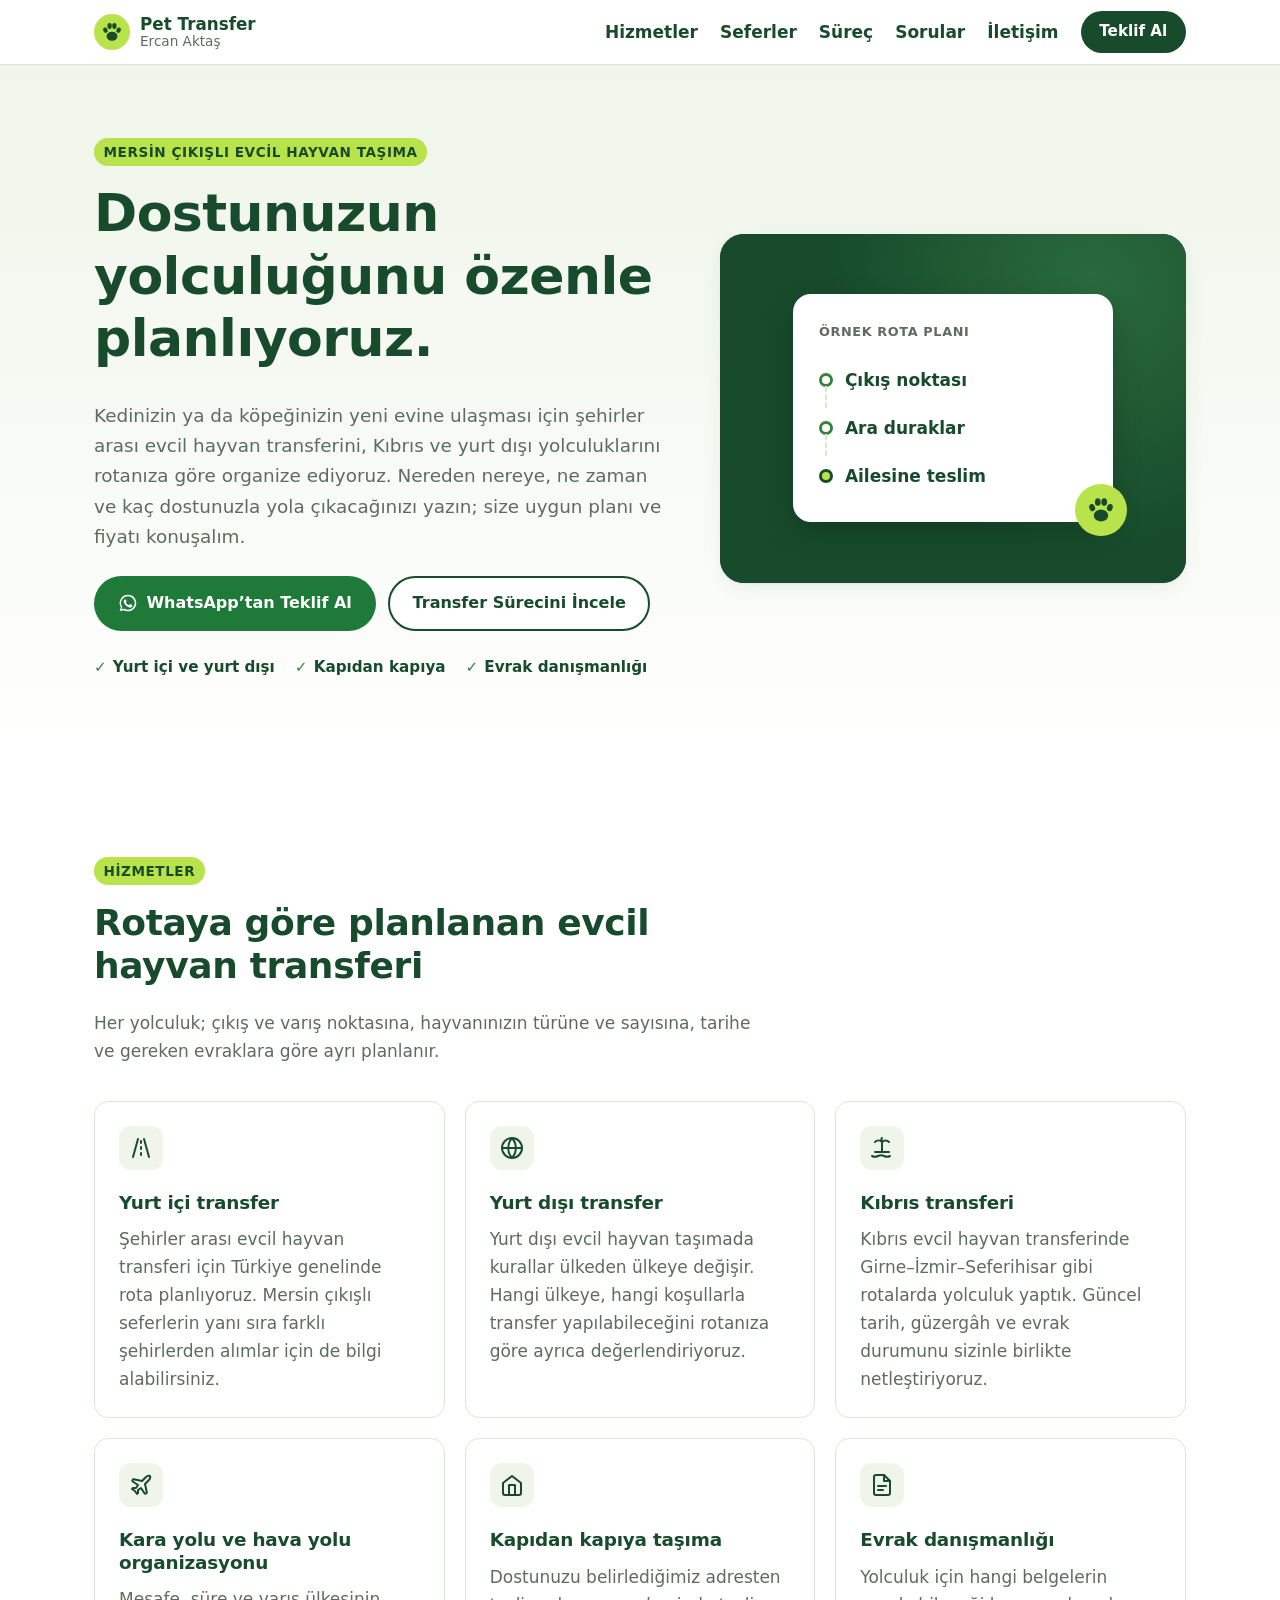
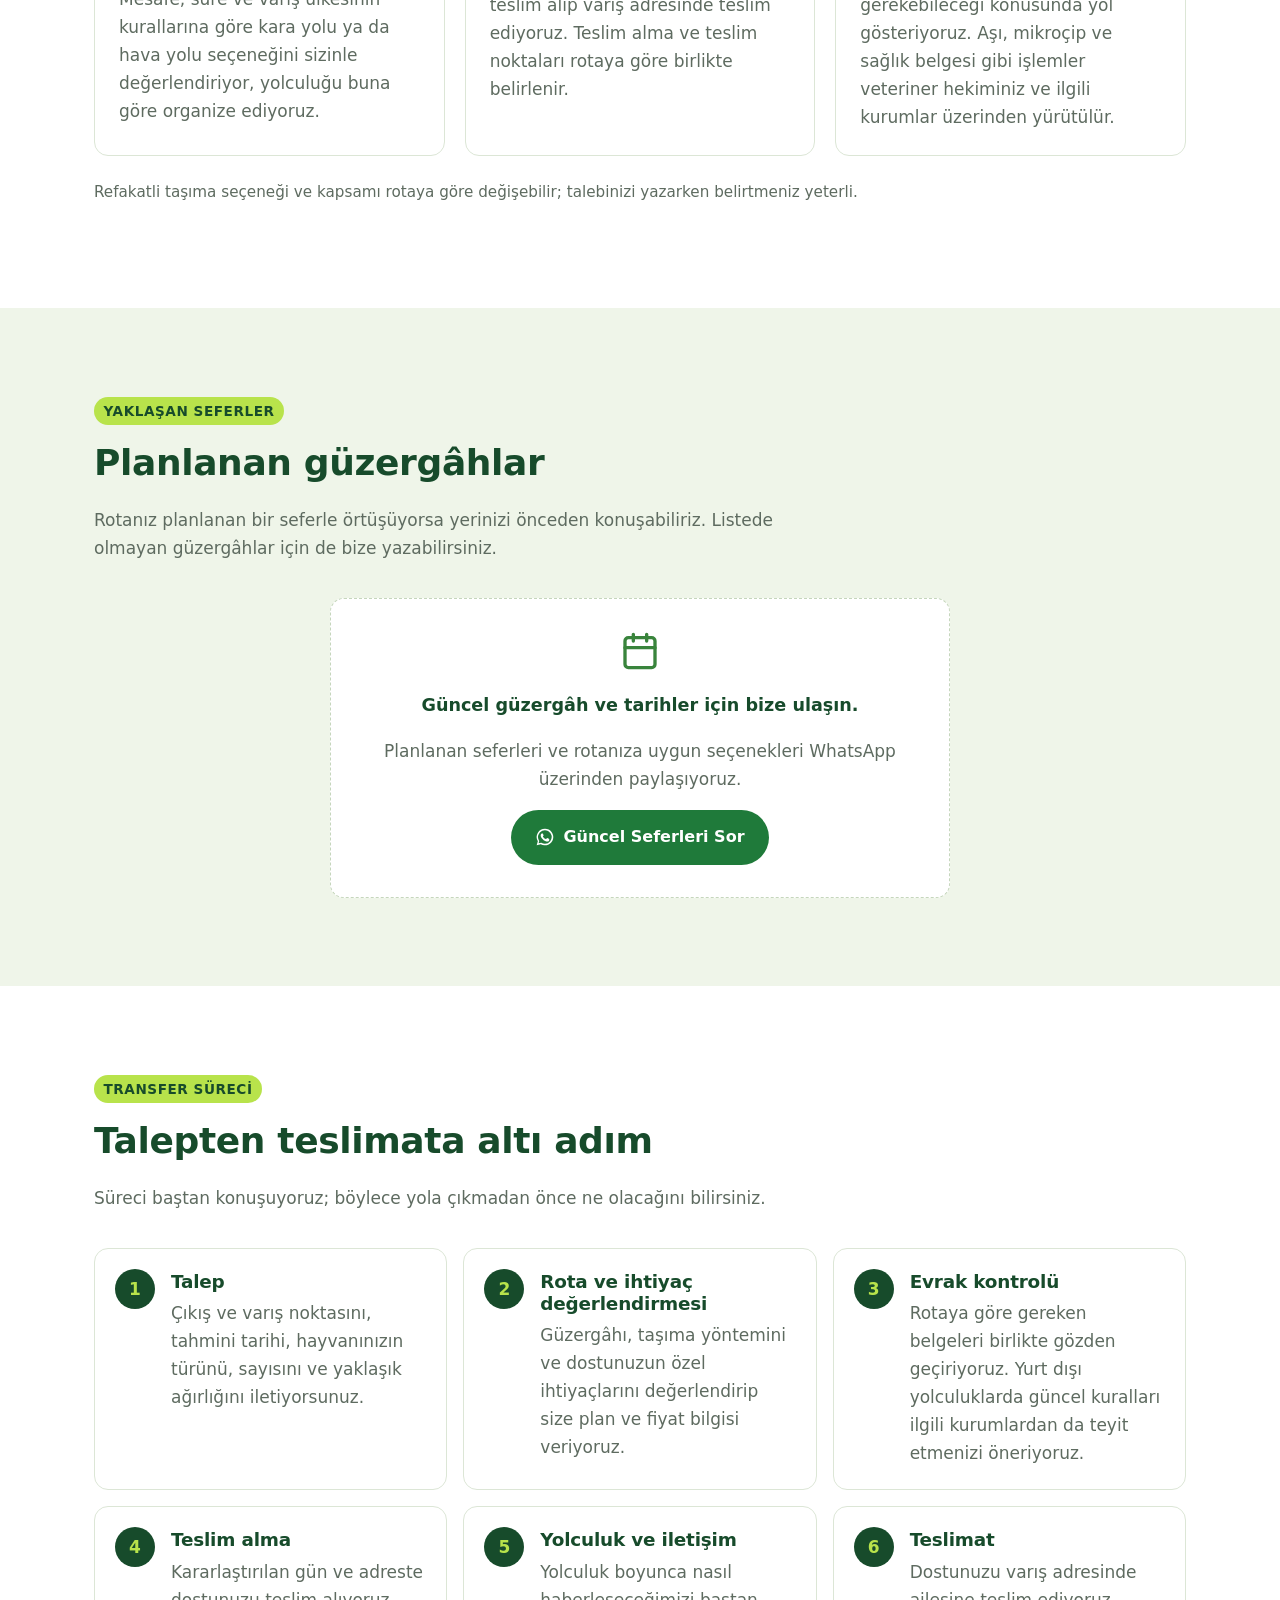
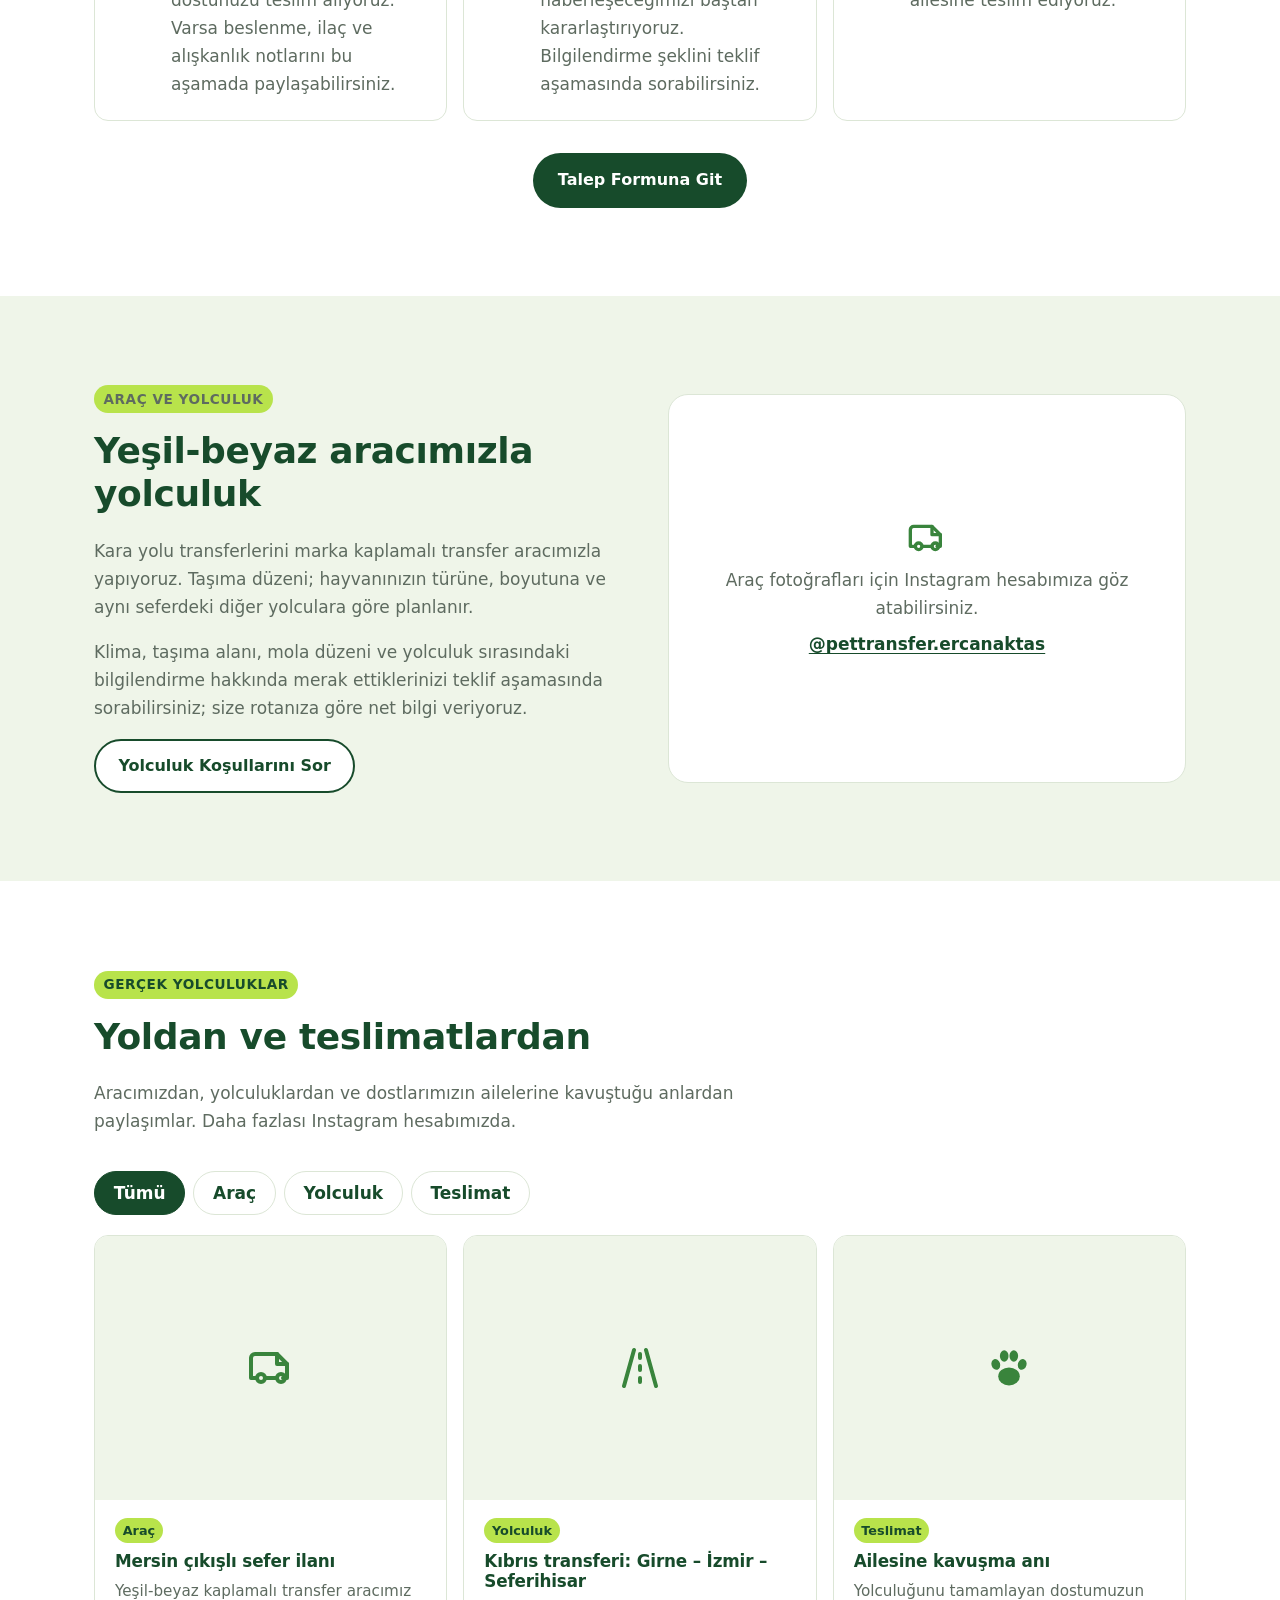
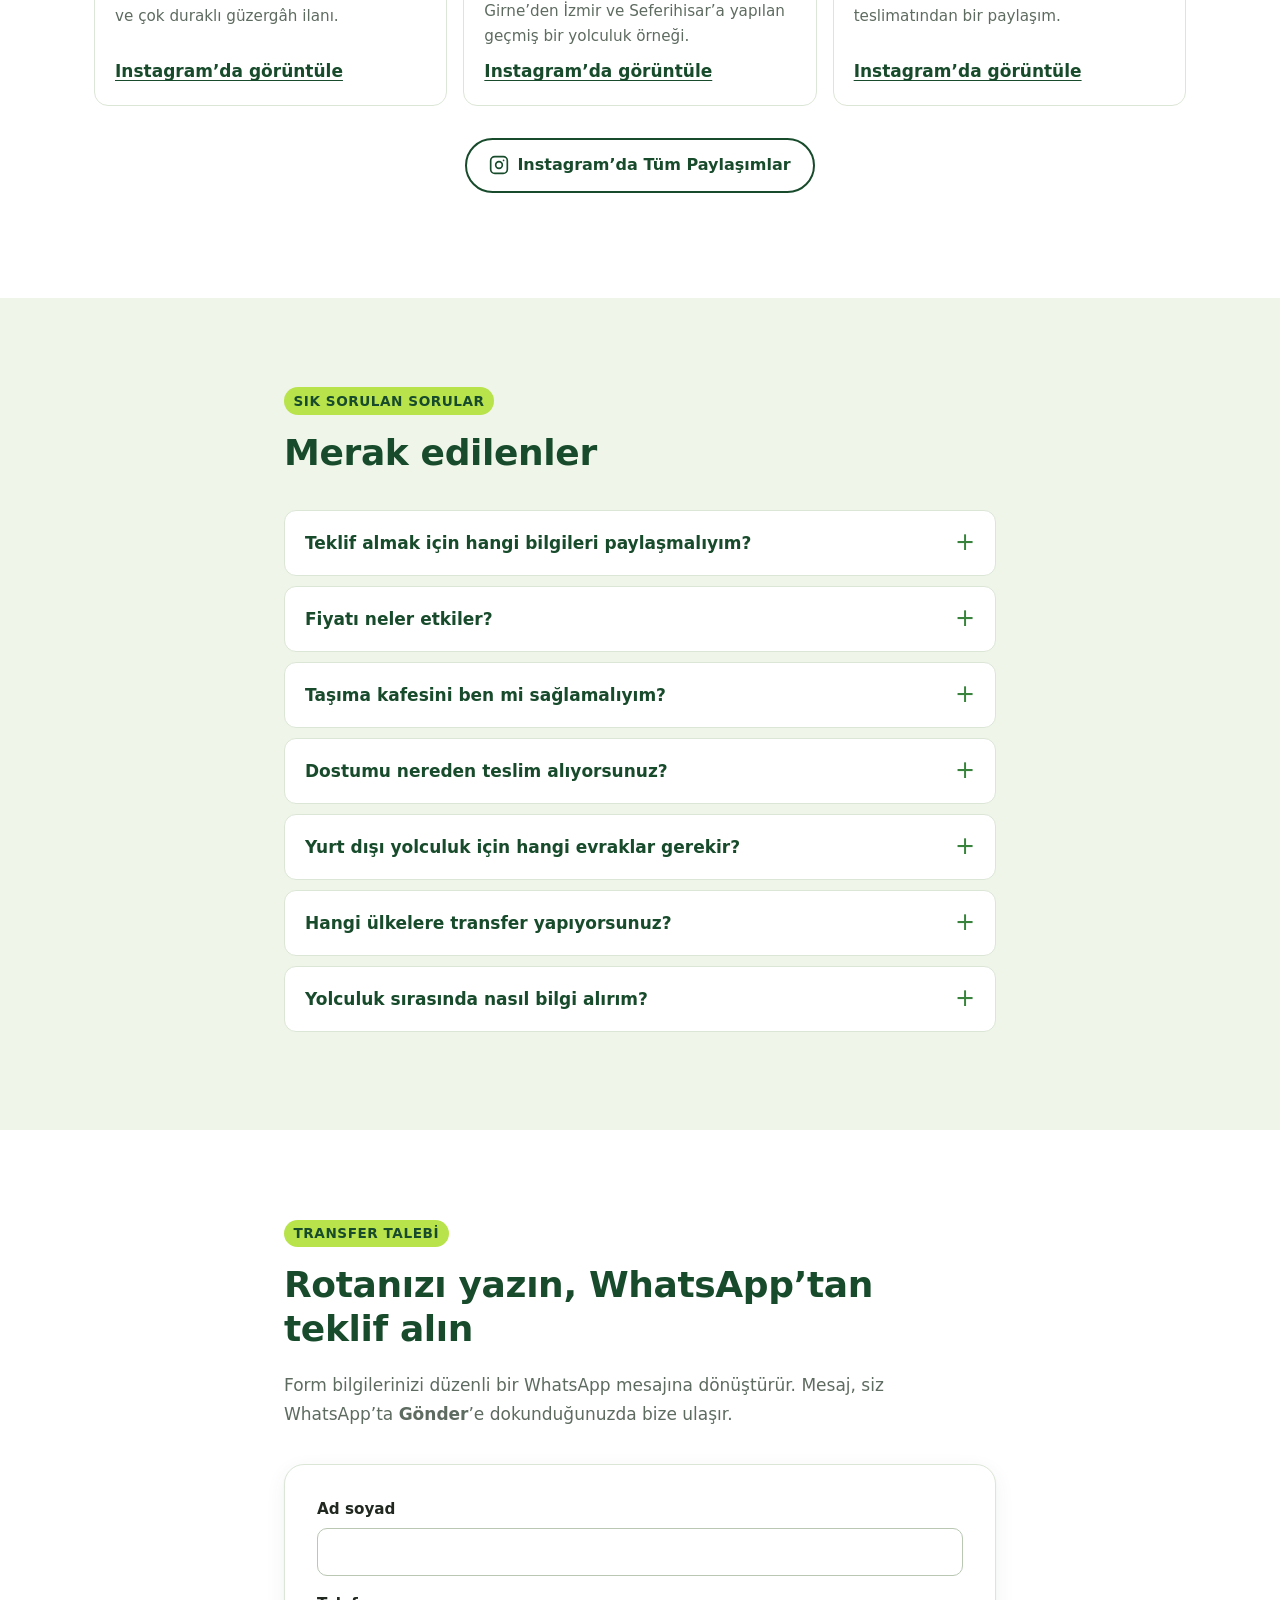
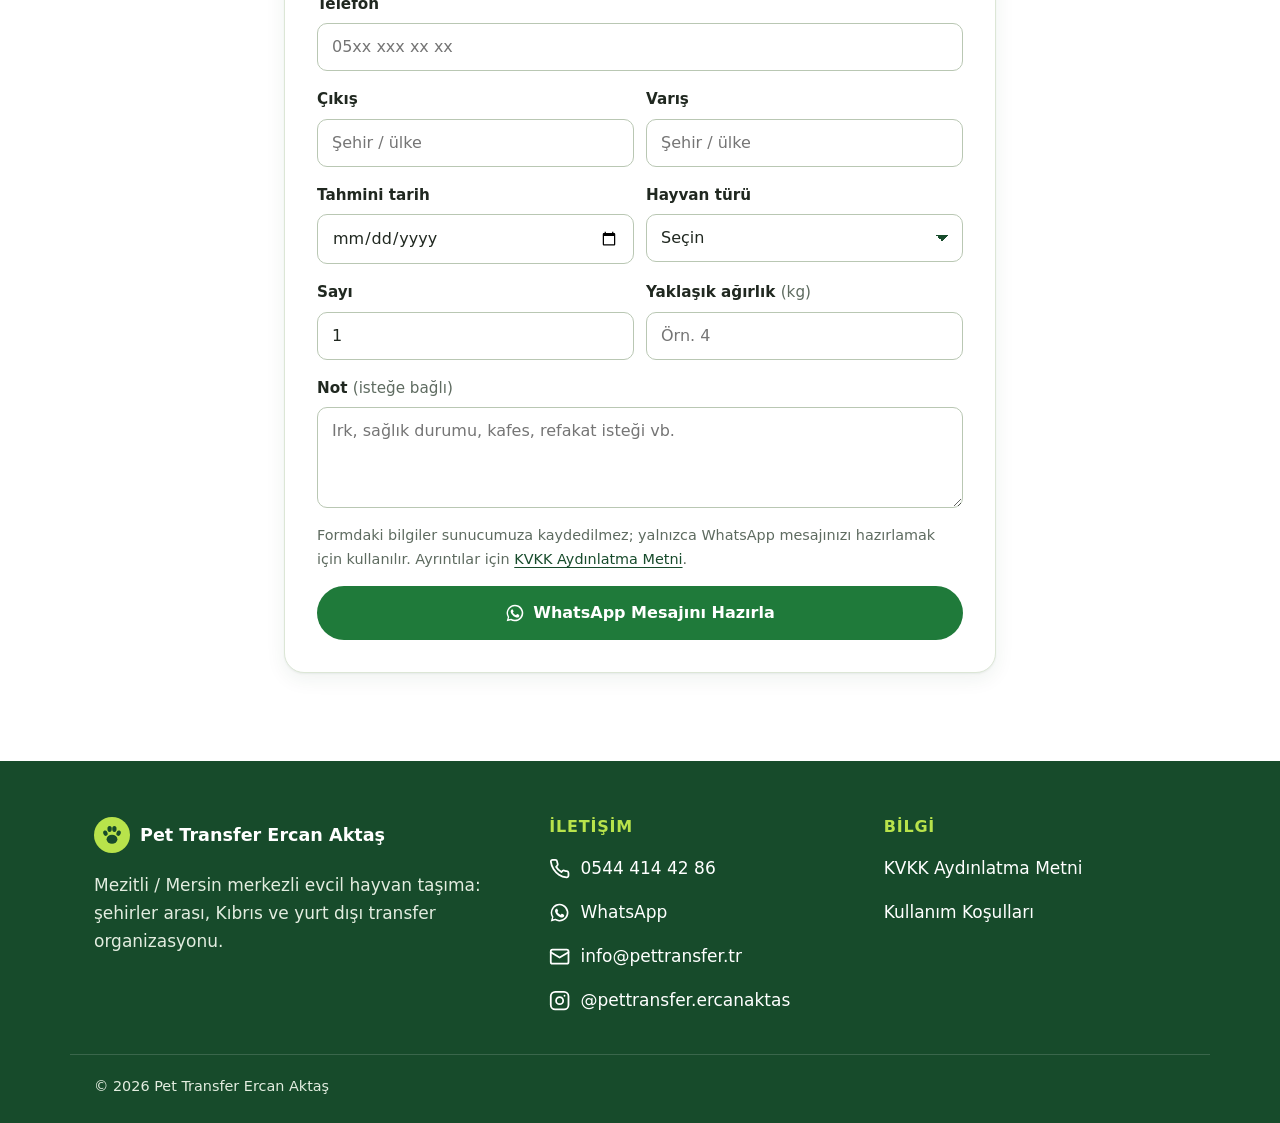
==== index.html @ c041fb24 "Pet Transfer Ercan Aktaş web sitesini oluştur Mobil öncelikli tek sayfa site: hizmetler, güncelleneb" ====
<!doctype html>
<html lang="tr">
<head>
  <meta charset="utf-8">
  <meta name="viewport" content="width=device-width, initial-scale=1">
  <title>Pet Transfer Ercan Aktaş | Evcil Hayvan Taşıma – Mersin</title>
  <meta name="description" content="Mersin merkezli evcil hayvan taşıma: şehirler arası evcil hayvan transferi, Kıbrıs ve yurt dışı transfer organizasyonu. Rotanızı yazın, WhatsApp'tan teklif alın.">
  <link rel="canonical" href="https://pettransfer.tr/">
  <meta name="theme-color" content="#174B2B">

  <meta property="og:type" content="website">
  <meta property="og:locale" content="tr_TR">
  <meta property="og:site_name" content="Pet Transfer Ercan Aktaş">
  <meta property="og:title" content="Pet Transfer Ercan Aktaş | Evcil Hayvan Taşıma">
  <meta property="og:description" content="Dostunuzun yolculuğunu özenle planlıyoruz. Türkiye içi, Kıbrıs ve yurt dışı evcil hayvan transferi için WhatsApp'tan teklif alın.">
  <meta property="og:url" content="https://pettransfer.tr/">
  <!-- YAYIN ÖNCESİ: Gerçek araç fotoğrafı eklendiğinde og:image etiketini açın.
  <meta property="og:image" content="https://pettransfer.tr/assets/img/og-arac.jpg"> -->

  <link rel="icon" href="assets/favicon.svg" type="image/svg+xml">
  <link rel="stylesheet" href="assets/css/style.css">

  <script type="application/ld+json">
  {
    "@context": "https://schema.org",
    "@type": "LocalBusiness",
    "name": "Pet Transfer Ercan Aktaş",
    "description": "Evcil hayvan taşıma: şehirler arası, Kıbrıs ve yurt dışı evcil hayvan transferi organizasyonu.",
    "url": "https://pettransfer.tr/",
    "telephone": "+905444144286",
    "email": "info@pettransfer.tr",
    "address": {
      "@type": "PostalAddress",
      "addressLocality": "Mezitli",
      "addressRegion": "Mersin",
      "addressCountry": "TR"
    },
    "areaServed": "TR",
    "sameAs": ["https://www.instagram.com/pettransfer.ercanaktas/"]
  }
  </script>
</head>
<body>
  <a class="skip-link" href="#icerik">İçeriğe geç</a>

  <header class="site-header">
    <div class="container header-inner">
      <a class="brand" href="#ust" aria-label="Pet Transfer Ercan Aktaş ana sayfa">
        <!-- YAYIN ÖNCESİ: Orijinal logo dosyası gelince bu ikon + yazıyı logo görseliyle değiştirin. -->
        <svg class="brand-mark" viewBox="0 0 40 40" aria-hidden="true"><use href="#pati"/></svg>
        <span class="brand-text"><strong>Pet Transfer</strong><span>Ercan Aktaş</span></span>
      </a>
      <nav class="main-nav" aria-label="Ana menü">
        <button class="nav-toggle" type="button" aria-expanded="false" aria-controls="menu">
          <span class="nav-toggle-bar" aria-hidden="true"></span>
          <span class="visually-hidden">Menüyü aç</span>
        </button>
        <ul id="menu" class="nav-list">
          <li><a href="#hizmetler">Hizmetler</a></li>
          <li><a href="#seferler">Seferler</a></li>
          <li><a href="#surec">Süreç</a></li>
          <li><a href="#sss">Sorular</a></li>
          <li><a href="#iletisim">İletişim</a></li>
          <li class="nav-cta"><a class="btn btn-primary btn-sm" href="#talep">Teklif Al</a></li>
        </ul>
      </nav>
    </div>
  </header>

  <main id="icerik">
    <!-- 1. ANA BÖLÜM -->
    <section class="hero" id="ust" aria-labelledby="hero-baslik">
      <div class="container hero-inner">
        <div class="hero-text">
          <p class="eyebrow">Mersin çıkışlı evcil hayvan taşıma</p>
          <h1 id="hero-baslik">Dostunuzun yolculuğunu özenle planlıyoruz.</h1>
          <p class="lead">Kedinizin ya da köpeğinizin yeni evine ulaşması için şehirler arası evcil hayvan transferini, Kıbrıs ve yurt dışı yolculuklarını rotanıza göre organize ediyoruz. Nereden nereye, ne zaman ve kaç dostunuzla yola çıkacağınızı yazın; size uygun planı ve fiyatı konuşalım.</p>
          <div class="btn-row">
            <a class="btn btn-whatsapp" href="https://wa.me/905444144286?text=Merhaba%2C%20evcil%20hayvan%20transferi%20i%C3%A7in%20teklif%20almak%20istiyorum." data-wa-link>
              <svg aria-hidden="true" class="icon"><use href="#i-wa"/></svg>
              WhatsApp’tan Teklif Al
            </a>
            <a class="btn btn-ghost" href="#surec">Transfer Sürecini İncele</a>
          </div>
          <ul class="hero-facts" aria-label="Kısa bilgiler">
            <li>Yurt içi ve yurt dışı</li>
            <li>Kapıdan kapıya</li>
            <li>Evrak danışmanlığı</li>
          </ul>
        </div>

        <figure class="hero-media">
          <!-- YAYIN ÖNCESİ: Gerçek araç/teslimat fotoğrafını assets/img/hero-arac.webp olarak ekleyin
               (önerilen: 1200×900, WebP, ~150 KB). Dosya yoksa aşağıdaki rota kartı görünür. -->
          <img src="assets/img/hero-arac.webp" width="1200" height="900"
               alt="Pet Transfer Ercan Aktaş’ın yeşil-beyaz kaplamalı transfer aracı"
               fetchpriority="high" decoding="async" data-optional-img>
          <div class="hero-fallback" aria-hidden="true">
            <div class="route-demo">
              <span class="route-label">Örnek rota planı</span>
              <ol>
                <li><span class="dot"></span>Çıkış noktası</li>
                <li><span class="dot"></span>Ara duraklar</li>
                <li><span class="dot dot-end"></span>Ailesine teslim</li>
              </ol>
              <svg class="route-paw" viewBox="0 0 40 40"><use href="#pati"/></svg>
            </div>
          </div>
        </figure>
      </div>
    </section>

    <!-- 2. HİZMETLER -->
    <section class="section" id="hizmetler" aria-labelledby="hizmet-baslik">
      <div class="container">
        <div class="section-head">
          <p class="eyebrow">Hizmetler</p>
          <h2 id="hizmet-baslik">Rotaya göre planlanan evcil hayvan transferi</h2>
          <p>Her yolculuk; çıkış ve varış noktasına, hayvanınızın türüne ve sayısına, tarihe ve gereken evraklara göre ayrı planlanır.</p>
        </div>

        <div class="card-grid">
          <article class="card">
            <svg class="card-icon" aria-hidden="true"><use href="#i-road"/></svg>
            <h3>Yurt içi transfer</h3>
            <p>Şehirler arası evcil hayvan transferi için Türkiye genelinde rota planlıyoruz. Mersin çıkışlı seferlerin yanı sıra farklı şehirlerden alımlar için de bilgi alabilirsiniz.</p>
          </article>
          <article class="card">
            <svg class="card-icon" aria-hidden="true"><use href="#i-globe"/></svg>
            <h3>Yurt dışı transfer</h3>
            <p>Yurt dışı evcil hayvan taşımada kurallar ülkeden ülkeye değişir. Hangi ülkeye, hangi koşullarla transfer yapılabileceğini rotanıza göre ayrıca değerlendiriyoruz.</p>
          </article>
          <article class="card">
            <svg class="card-icon" aria-hidden="true"><use href="#i-island"/></svg>
            <h3>Kıbrıs transferi</h3>
            <p>Kıbrıs evcil hayvan transferinde Girne–İzmir–Seferihisar gibi rotalarda yolculuk yaptık. Güncel tarih, güzergâh ve evrak durumunu sizinle birlikte netleştiriyoruz.</p>
          </article>
          <article class="card">
            <svg class="card-icon" aria-hidden="true"><use href="#i-plane"/></svg>
            <h3>Kara yolu ve hava yolu organizasyonu</h3>
            <p>Mesafe, süre ve varış ülkesinin kurallarına göre kara yolu ya da hava yolu seçeneğini sizinle değerlendiriyor, yolculuğu buna göre organize ediyoruz.</p>
          </article>
          <article class="card">
            <svg class="card-icon" aria-hidden="true"><use href="#i-home"/></svg>
            <h3>Kapıdan kapıya taşıma</h3>
            <p>Dostunuzu belirlediğimiz adresten teslim alıp varış adresinde teslim ediyoruz. Teslim alma ve teslim noktaları rotaya göre birlikte belirlenir.</p>
          </article>
          <article class="card">
            <svg class="card-icon" aria-hidden="true"><use href="#i-doc"/></svg>
            <h3>Evrak danışmanlığı</h3>
            <p>Yolculuk için hangi belgelerin gerekebileceği konusunda yol gösteriyoruz. Aşı, mikroçip ve sağlık belgesi gibi işlemler veteriner hekiminiz ve ilgili kurumlar üzerinden yürütülür.</p>
          </article>
        </div>
        <p class="note">Refakatli taşıma seçeneği ve kapsamı rotaya göre değişebilir; talebinizi yazarken belirtmeniz yeterli.</p>
      </div>
    </section>

    <!-- 3. YAKLAŞAN SEFERLER -->
    <section class="section section-tint" id="seferler" aria-labelledby="sefer-baslik">
      <div class="container">
        <div class="section-head">
          <p class="eyebrow">Yaklaşan seferler</p>
          <h2 id="sefer-baslik">Planlanan güzergâhlar</h2>
          <p>Rotanız planlanan bir seferle örtüşüyorsa yerinizi önceden konuşabiliriz. Listede olmayan güzergâhlar için de bize yazabilirsiniz.</p>
        </div>
        <div id="sefer-listesi" class="trip-grid" aria-live="polite">
          <!-- Kartlar assets/js/seferler.js dosyasından oluşturulur. -->
        </div>
        <div id="sefer-bos" class="empty-state">
          <svg aria-hidden="true" class="icon icon-lg"><use href="#i-calendar"/></svg>
          <p><strong id="sefer-bos-baslik">Güncel güzergâh ve tarihler için bize ulaşın.</strong></p>
          <p id="sefer-bos-metin">Planlanan seferleri ve rotanıza uygun seçenekleri WhatsApp üzerinden paylaşıyoruz.</p>
          <a class="btn btn-whatsapp" href="https://wa.me/905444144286?text=Merhaba%2C%20g%C3%BCncel%20seferler%20ve%20tarihler%20hakk%C4%B1nda%20bilgi%20almak%20istiyorum." data-wa-link>
            <svg aria-hidden="true" class="icon"><use href="#i-wa"/></svg>
            Güncel Seferleri Sor
          </a>
        </div>
      </div>
    </section>

    <!-- 4. TRANSFER SÜRECİ -->
    <section class="section" id="surec" aria-labelledby="surec-baslik">
      <div class="container">
        <div class="section-head">
          <p class="eyebrow">Transfer süreci</p>
          <h2 id="surec-baslik">Talepten teslimata altı adım</h2>
          <p>Süreci baştan konuşuyoruz; böylece yola çıkmadan önce ne olacağını bilirsiniz.</p>
        </div>
        <ol class="steps">
          <li>
            <h3>Talep</h3>
            <p>Çıkış ve varış noktasını, tahmini tarihi, hayvanınızın türünü, sayısını ve yaklaşık ağırlığını iletiyorsunuz.</p>
          </li>
          <li>
            <h3>Rota ve ihtiyaç değerlendirmesi</h3>
            <p>Güzergâhı, taşıma yöntemini ve dostunuzun özel ihtiyaçlarını değerlendirip size plan ve fiyat bilgisi veriyoruz.</p>
          </li>
          <li>
            <h3>Evrak kontrolü</h3>
            <p>Rotaya göre gereken belgeleri birlikte gözden geçiriyoruz. Yurt dışı yolculuklarda güncel kuralları ilgili kurumlardan da teyit etmenizi öneriyoruz.</p>
          </li>
          <li>
            <h3>Teslim alma</h3>
            <p>Kararlaştırılan gün ve adreste dostunuzu teslim alıyoruz. Varsa beslenme, ilaç ve alışkanlık notlarını bu aşamada paylaşabilirsiniz.</p>
          </li>
          <li>
            <h3>Yolculuk ve iletişim</h3>
            <p>Yolculuk boyunca nasıl haberleşeceğimizi baştan kararlaştırıyoruz. Bilgilendirme şeklini teklif aşamasında sorabilirsiniz.</p>
          </li>
          <li>
            <h3>Teslimat</h3>
            <p>Dostunuzu varış adresinde ailesine teslim ediyoruz.</p>
          </li>
        </ol>
        <div class="center">
          <a class="btn btn-primary" href="#talep">Talep Formuna Git</a>
        </div>
      </div>
    </section>

    <!-- 5. ARAÇ VE YOLCULUK KOŞULLARI -->
    <section class="section section-tint" id="arac" aria-labelledby="arac-baslik">
      <div class="container split">
        <div>
          <p class="eyebrow">Araç ve yolculuk</p>
          <h2 id="arac-baslik">Yeşil-beyaz aracımızla yolculuk</h2>
          <p>Kara yolu transferlerini marka kaplamalı transfer aracımızla yapıyoruz. Taşıma düzeni; hayvanınızın türüne, boyutuna ve aynı seferdeki diğer yolculara göre planlanır.</p>
          <p>Klima, taşıma alanı, mola düzeni ve yolculuk sırasındaki bilgilendirme hakkında merak ettiklerinizi teklif aşamasında sorabilirsiniz; size rotanıza göre net bilgi veriyoruz.</p>
          <!-- YAYIN ÖNCESİ: İşletme doğruladıktan sonra aşağıdaki listeyi somut maddelerle doldurun
               (ör. "Araç klimalıdır", mola sıklığı, temizlik uygulaması). Doğrulanmamış madde eklemeyin. -->
          <a class="btn btn-ghost" href="https://wa.me/905444144286?text=Merhaba%2C%20ara%C3%A7%20ve%20yolculuk%20ko%C5%9Fullar%C4%B1%20hakk%C4%B1nda%20bilgi%20almak%20istiyorum." data-wa-link>Yolculuk Koşullarını Sor</a>
        </div>
        <figure class="photo-slot">
          <!-- YAYIN ÖNCESİ: assets/img/arac-ic.webp (taşıma alanı) fotoğrafı ekleyin. -->
          <img src="assets/img/arac-ic.webp" width="900" height="675" loading="lazy" decoding="async"
               alt="Transfer aracının evcil hayvan taşıma alanı" data-optional-img>
          <div class="photo-fallback">
            <svg aria-hidden="true" class="icon icon-lg"><use href="#i-van"/></svg>
            <p>Araç fotoğrafları için Instagram hesabımıza göz atabilirsiniz.</p>
            <a href="https://www.instagram.com/pettransfer.ercanaktas/" rel="noopener" target="_blank">@pettransfer.ercanaktas</a>
          </div>
        </figure>
      </div>
    </section>

    <!-- 6. GERÇEK YOLCULUKLAR -->
    <section class="section" id="yolculuklar" aria-labelledby="galeri-baslik">
      <div class="container">
        <div class="section-head">
          <p class="eyebrow">Gerçek yolculuklar</p>
          <h2 id="galeri-baslik">Yoldan ve teslimatlardan</h2>
          <p>Aracımızdan, yolculuklardan ve dostlarımızın ailelerine kavuştuğu anlardan paylaşımlar. Daha fazlası Instagram hesabımızda.</p>
        </div>
        <div class="tabs" role="tablist" aria-label="Galeri kategorileri">
          <button role="tab" type="button" aria-selected="true" data-filter="hepsi">Tümü</button>
          <button role="tab" type="button" aria-selected="false" data-filter="arac">Araç</button>
          <button role="tab" type="button" aria-selected="false" data-filter="yolculuk">Yolculuk</button>
          <button role="tab" type="button" aria-selected="false" data-filter="teslimat">Teslimat</button>
        </div>
        <div id="galeri" class="gallery" role="tabpanel" aria-label="Paylaşımlar">
          <!-- Kartlar assets/js/galeri.js dosyasından oluşturulur. -->
        </div>
        <p class="center">
          <a class="btn btn-ghost" href="https://www.instagram.com/pettransfer.ercanaktas/" rel="noopener" target="_blank">
            <svg aria-hidden="true" class="icon"><use href="#i-ig"/></svg>
            Instagram’da Tüm Paylaşımlar
          </a>
        </p>
      </div>
    </section>

    <!-- 7. SSS -->
    <section class="section section-tint" id="sss" aria-labelledby="sss-baslik">
      <div class="container narrow">
        <div class="section-head">
          <p class="eyebrow">Sık sorulan sorular</p>
          <h2 id="sss-baslik">Merak edilenler</h2>
        </div>
        <div class="faq">
          <details>
            <summary>Teklif almak için hangi bilgileri paylaşmalıyım?</summary>
            <p>Çıkış ve varış noktası, tahmini tarih, hayvanınızın türü, sayısı ve yaklaşık ağırlığı teklif için yeterli bir başlangıçtır. Varsa sağlık durumu, ilaç kullanımı ya da özel ihtiyaçlarını da not olarak ekleyebilirsiniz. Aşağıdaki form bu bilgileri düzenli bir WhatsApp mesajına dönüştürür.</p>
          </details>
          <details>
            <summary>Fiyatı neler etkiler?</summary>
            <p>Fiyat; mesafe ve güzergâha, kara yolu mu hava yolu mu kullanılacağına, hayvan sayısına ve boyutuna, kapıdan kapıya alım-teslim ihtiyacına ve yurt dışı rotalarda gereken işlemlere göre değişir. Rotanız planlanan bir seferle örtüşüyorsa bu da fiyatı etkileyebilir. Net fiyatı bilgilerinizi aldıktan sonra paylaşıyoruz.</p>
          </details>
          <details>
            <summary>Taşıma kafesini ben mi sağlamalıyım?</summary>
            <p>Taşıma kafesi ihtiyacı; hayvanınızın boyutuna, taşıma yöntemine ve rotaya göre değişir. Hava yolu yolculuklarında kafes ölçüleri havayolu şirketinin kurallarına tabidir. Kendi kafesinizi kullanıp kullanamayacağınızı teklif aşamasında birlikte netleştiriyoruz.</p>
          </details>
          <details>
            <summary>Dostumu nereden teslim alıyorsunuz?</summary>
            <p>Kapıdan kapıya taşımada adresinizden teslim alıp varış adresinde teslim ediyoruz. Planlanan seferlerde güzergâh üzerindeki buluşma noktaları da konuşulabilir. Teslim alma yeri ve saati rotaya göre birlikte belirlenir.</p>
          </details>
          <details>
            <summary>Yurt dışı yolculuk için hangi evraklar gerekir?</summary>
            <p>Gerekli belgeler varış ülkesine göre değişir; mikroçip, aşı kayıtları, sağlık belgesi ve bazı ülkelerde ek testler istenebilir. Kurallar zaman içinde güncellenebildiği için rotanıza göre birlikte kontrol ediyor, resmî gereklilikleri veteriner hekiminiz ve ilgili kurumlardan da teyit etmenizi öneriyoruz.</p>
          </details>
          <details>
            <summary>Hangi ülkelere transfer yapıyorsunuz?</summary>
            <p>Türkiye içinde farklı illere ve yurt dışına transfer organize ediyoruz. Ülke bazında koşullar farklı olduğu için gitmek istediğiniz ülkeyi yazmanız yeterli; o rota için yapılabilecekleri size ayrıca bildiriyoruz.</p>
          </details>
          <details>
            <summary>Yolculuk sırasında nasıl bilgi alırım?</summary>
            <p>Yolculuk boyunca iletişim WhatsApp ve telefon üzerinden sağlanır. Hangi aralıklarla ve nasıl bilgilendirileceğinizi yola çıkmadan önce birlikte kararlaştırıyoruz.</p>
          </details>
        </div>
      </div>
    </section>

    <!-- 8. TALEP FORMU -->
    <section class="section" id="talep" aria-labelledby="talep-baslik">
      <div class="container narrow">
        <div class="section-head">
          <p class="eyebrow">Transfer talebi</p>
          <h2 id="talep-baslik">Rotanızı yazın, WhatsApp’tan teklif alın</h2>
          <p>Form bilgilerinizi düzenli bir WhatsApp mesajına dönüştürür. Mesaj, siz WhatsApp’ta <strong>Gönder</strong>’e dokunduğunuzda bize ulaşır.</p>
        </div>

        <form id="talep-formu" class="form" novalidate>
          <div class="field">
            <label for="f-ad">Ad soyad</label>
            <input id="f-ad" name="ad" type="text" autocomplete="name" required>
          </div>
          <div class="field">
            <label for="f-tel">Telefon</label>
            <input id="f-tel" name="telefon" type="tel" inputmode="tel" autocomplete="tel" placeholder="05xx xxx xx xx" required>
          </div>
          <div class="field-row">
            <div class="field">
              <label for="f-cikis">Çıkış</label>
              <input id="f-cikis" name="cikis" type="text" placeholder="Şehir / ülke" required>
            </div>
            <div class="field">
              <label for="f-varis">Varış</label>
              <input id="f-varis" name="varis" type="text" placeholder="Şehir / ülke" required>
            </div>
          </div>
          <div class="field-row">
            <div class="field">
              <label for="f-tarih">Tahmini tarih</label>
              <input id="f-tarih" name="tarih" type="date" required>
            </div>
            <div class="field">
              <label for="f-tur">Hayvan türü</label>
              <select id="f-tur" name="tur" required>
                <option value="">Seçin</option>
                <option>Kedi</option>
                <option>Köpek</option>
                <option>Diğer</option>
              </select>
            </div>
          </div>
          <div class="field-row">
            <div class="field">
              <label for="f-sayi">Sayı</label>
              <input id="f-sayi" name="sayi" type="number" inputmode="numeric" min="1" max="50" value="1" required>
            </div>
            <div class="field">
              <label for="f-kilo">Yaklaşık ağırlık <span class="opt">(kg)</span></label>
              <input id="f-kilo" name="kilo" type="text" inputmode="decimal" placeholder="Örn. 4" required>
            </div>
          </div>
          <div class="field">
            <label for="f-not">Not <span class="opt">(isteğe bağlı)</span></label>
            <textarea id="f-not" name="not" rows="3" placeholder="Irk, sağlık durumu, kafes, refakat isteği vb."></textarea>
          </div>
          <p class="form-legal">Formdaki bilgiler sunucumuza kaydedilmez; yalnızca WhatsApp mesajınızı hazırlamak için kullanılır. Ayrıntılar için <a href="kvkk.html">KVKK Aydınlatma Metni</a>.</p>
          <p id="form-hata" class="form-error" role="alert" hidden></p>
          <button class="btn btn-whatsapp btn-block" type="submit">
            <svg aria-hidden="true" class="icon"><use href="#i-wa"/></svg>
            WhatsApp Mesajını Hazırla
          </button>
          <div id="form-durum" class="form-status" role="status" hidden></div>
        </form>
      </div>
    </section>
  </main>

  <!-- 9. İLETİŞİM VE ALT BİLGİ -->
  <footer class="site-footer" id="iletisim">
    <div class="container footer-grid">
      <div>
        <p class="footer-brand">
          <svg class="brand-mark" viewBox="0 0 40 40" aria-hidden="true"><use href="#pati"/></svg>
          Pet Transfer Ercan Aktaş
        </p>
        <p>Mezitli / Mersin merkezli evcil hayvan taşıma: şehirler arası, Kıbrıs ve yurt dışı transfer organizasyonu.</p>
      </div>
      <div>
        <h2 class="footer-title">İletişim</h2>
        <ul class="contact-list">
          <li><a href="tel:+905444144286"><svg aria-hidden="true" class="icon"><use href="#i-phone"/></svg>0544 414 42 86</a></li>
          <li><a href="https://wa.me/905444144286" data-wa-link><svg aria-hidden="true" class="icon"><use href="#i-wa"/></svg>WhatsApp</a></li>
          <li><a href="mailto:info@pettransfer.tr"><svg aria-hidden="true" class="icon"><use href="#i-mail"/></svg>info@pettransfer.tr</a></li>
          <li><a href="https://www.instagram.com/pettransfer.ercanaktas/" rel="noopener" target="_blank"><svg aria-hidden="true" class="icon"><use href="#i-ig"/></svg>@pettransfer.ercanaktas</a></li>
        </ul>
      </div>
      <div>
        <h2 class="footer-title">Bilgi</h2>
        <ul class="contact-list">
          <li><a href="kvkk.html">KVKK Aydınlatma Metni</a></li>
          <li><a href="kullanim-kosullari.html">Kullanım Koşulları</a></li>
        </ul>
      </div>
    </div>
    <div class="container footer-bottom">
      <p>© <span id="yil">2026</span> Pet Transfer Ercan Aktaş</p>
    </div>
  </footer>

  <!-- Mobil sabit iletişim çubuğu -->
  <div class="mobile-bar" role="region" aria-label="Hızlı iletişim">
    <a class="mb-call" href="tel:+905444144286"><svg aria-hidden="true" class="icon"><use href="#i-phone"/></svg>Ara</a>
    <a class="mb-wa" href="https://wa.me/905444144286?text=Merhaba%2C%20evcil%20hayvan%20transferi%20i%C3%A7in%20bilgi%20almak%20istiyorum." data-wa-link><svg aria-hidden="true" class="icon"><use href="#i-wa"/></svg>WhatsApp</a>
  </div>

  <!-- İkon sprite -->
  <svg width="0" height="0" style="position:absolute" aria-hidden="true" focusable="false">
    <symbol id="pati" viewBox="0 0 40 40"><g fill="currentColor"><ellipse cx="20" cy="27" rx="9" ry="7.5"/><ellipse cx="9" cy="17" rx="3.6" ry="4.6" transform="rotate(-18 9 17)"/><ellipse cx="16" cy="10" rx="3.6" ry="4.8"/><ellipse cx="24" cy="10" rx="3.6" ry="4.8"/><ellipse cx="31" cy="17" rx="3.6" ry="4.6" transform="rotate(18 31 17)"/></g></symbol>
    <symbol id="i-wa" viewBox="0 0 24 24"><path fill="currentColor" d="M12 2a10 10 0 0 0-8.6 15.1L2 22l5-1.3A10 10 0 1 0 12 2Zm0 18.2c-1.6 0-3.1-.4-4.4-1.2l-.3-.2-3 .8.8-2.9-.2-.3A8.2 8.2 0 1 1 12 20.2Zm4.5-6.1c-.2-.1-1.5-.7-1.7-.8-.2-.1-.4-.1-.6.1l-.8 1c-.1.2-.3.2-.5.1a6.7 6.7 0 0 1-3.3-2.9c-.3-.4.3-.4.7-1.3.1-.2 0-.3 0-.4l-.8-1.8c-.2-.5-.4-.4-.6-.4h-.5c-.2 0-.4.1-.7.3-.2.3-.9.9-.9 2.2s.9 2.5 1 2.7c.1.2 1.8 2.8 4.4 3.9 1.6.7 2.3.8 3.1.6.5-.1 1.5-.6 1.7-1.2.2-.6.2-1.1.2-1.2-.1-.1-.3-.2-.5-.3Z"/></symbol>
    <symbol id="i-phone" viewBox="0 0 24 24"><path fill="none" stroke="currentColor" stroke-width="2" stroke-linecap="round" stroke-linejoin="round" d="M22 16.9v3a2 2 0 0 1-2.2 2 19.8 19.8 0 0 1-8.6-3.1 19.5 19.5 0 0 1-6-6A19.8 19.8 0 0 1 2.1 4.2 2 2 0 0 1 4.1 2h3a2 2 0 0 1 2 1.7c.1 1 .4 1.9.7 2.8a2 2 0 0 1-.5 2.1L8 9.9a16 16 0 0 0 6 6l1.3-1.3a2 2 0 0 1 2.1-.4c.9.3 1.8.6 2.8.7a2 2 0 0 1 1.7 2Z"/></symbol>
    <symbol id="i-mail" viewBox="0 0 24 24"><g fill="none" stroke="currentColor" stroke-width="2" stroke-linecap="round" stroke-linejoin="round"><rect x="2" y="4" width="20" height="16" rx="2"/><path d="m22 7-10 6L2 7"/></g></symbol>
    <symbol id="i-ig" viewBox="0 0 24 24"><g fill="none" stroke="currentColor" stroke-width="2"><rect x="2" y="2" width="20" height="20" rx="5"/><circle cx="12" cy="12" r="4"/><circle cx="17.5" cy="6.5" r="1" fill="currentColor" stroke="none"/></g></symbol>
    <symbol id="i-road" viewBox="0 0 24 24"><g fill="none" stroke="currentColor" stroke-width="2" stroke-linecap="round" stroke-linejoin="round"><path d="M4 21 9 3M20 21 15 3M12 5v2M12 11v2M12 17v2"/></g></symbol>
    <symbol id="i-globe" viewBox="0 0 24 24"><g fill="none" stroke="currentColor" stroke-width="2"><circle cx="12" cy="12" r="10"/><path d="M2 12h20M12 2a15 15 0 0 1 0 20M12 2a15 15 0 0 0 0 20"/></g></symbol>
    <symbol id="i-island" viewBox="0 0 24 24"><g fill="none" stroke="currentColor" stroke-width="2" stroke-linecap="round" stroke-linejoin="round"><path d="M2 20c2 1 4 1 6 0s4-1 6 0 4 1 6 0M5 16h14M12 16V6M12 6c-2-2-5-2-7 0M12 6c2-2 5-2 7 0M12 6c-1-2-1-3 0-4"/></g></symbol>
    <symbol id="i-plane" viewBox="0 0 24 24"><path fill="none" stroke="currentColor" stroke-width="2" stroke-linecap="round" stroke-linejoin="round" d="M17.8 19.2 16 11l3.5-3.5C21 6 21.5 4 21 3c-1-.5-3 0-4.5 1.5L13 8 4.8 6.2c-.5-.1-.9.1-1.1.5l-.3.5c-.2.5-.1 1 .3 1.3L9 12l-2 3H4l-1 1 3 2 2 3 1-1v-3l3-2 3.5 5.3c.3.4.8.5 1.3.3l.5-.2c.4-.3.6-.7.5-1.2Z"/></symbol>
    <symbol id="i-home" viewBox="0 0 24 24"><g fill="none" stroke="currentColor" stroke-width="2" stroke-linecap="round" stroke-linejoin="round"><path d="m3 10 9-7 9 7v10a2 2 0 0 1-2 2H5a2 2 0 0 1-2-2Z"/><path d="M9 22V12h6v10"/></g></symbol>
    <symbol id="i-doc" viewBox="0 0 24 24"><g fill="none" stroke="currentColor" stroke-width="2" stroke-linecap="round" stroke-linejoin="round"><path d="M14 2H6a2 2 0 0 0-2 2v16a2 2 0 0 0 2 2h12a2 2 0 0 0 2-2V8Z"/><path d="M14 2v6h6M8 13h8M8 17h5"/></g></symbol>
    <symbol id="i-calendar" viewBox="0 0 24 24"><g fill="none" stroke="currentColor" stroke-width="2" stroke-linecap="round" stroke-linejoin="round"><rect x="3" y="4" width="18" height="18" rx="2"/><path d="M16 2v4M8 2v4M3 10h18"/></g></symbol>
    <symbol id="i-pin" viewBox="0 0 24 24"><g fill="none" stroke="currentColor" stroke-width="2" stroke-linecap="round" stroke-linejoin="round"><path d="M20 10c0 6-8 12-8 12s-8-6-8-12a8 8 0 0 1 16 0Z"/><circle cx="12" cy="10" r="3"/></g></symbol>
    <symbol id="i-van" viewBox="0 0 24 24"><g fill="none" stroke="currentColor" stroke-width="2" stroke-linecap="round" stroke-linejoin="round"><path d="M2 17V7a2 2 0 0 1 2-2h11l5 5v7h-2M2 17h3M9 17h6"/><circle cx="7" cy="17" r="2"/><circle cx="17" cy="17" r="2"/><path d="M15 5v5h5"/></g></symbol>
  </svg>

  <script src="assets/js/seferler.js"></script>
  <script src="assets/js/galeri.js"></script>
  <script src="assets/js/main.js"></script>
</body>
</html>
---- assets/css/style.css ----
/* Pet Transfer Ercan Aktaş – site stilleri
   Renkler yaklaşık web paletidir; orijinal logo dosyası gelince eşleştirilmelidir. */
:root {
  --green-900: #174B2B;   /* ana koyu yeşil */
  --green-600: #39843C;   /* ikincil yeşil – küçük metinde yalnızca beyaz zeminde */
  --lime: #B8E34B;        /* vurgu – üzerinde daima koyu yazı */
  --tint: #EFF5E9;        /* açık yeşil bölüm zemini */
  --bg: #FFFFFF;
  --text: #202820;
  --muted: #5E6B60;
  --line: #DCE6D6;
  --wa: #1F7A3A;          /* WhatsApp butonu: beyaz yazı ile ~5.5:1 */
  --radius: 14px;
  --shadow: 0 1px 2px rgba(23, 75, 43, .06), 0 6px 20px rgba(23, 75, 43, .07);
  --font: system-ui, -apple-system, "Segoe UI", Roboto, "Helvetica Neue", Arial, sans-serif;
  --header-h: 64px;
}

*, *::before, *::after { box-sizing: border-box; }
html { scroll-behavior: smooth; scroll-padding-top: calc(var(--header-h) + 12px); -webkit-text-size-adjust: 100%; }
@media (prefers-reduced-motion: reduce) { html { scroll-behavior: auto; } *, *::before, *::after { transition: none !important; } }
body {
  margin: 0; background: var(--bg); color: var(--text);
  font-family: var(--font); font-size: 1.0625rem; line-height: 1.65;
  padding-bottom: 72px; /* mobil iletişim çubuğu */
}
@media (min-width: 900px) { body { padding-bottom: 0; } }
img { max-width: 100%; height: auto; display: block; }
a { color: var(--green-900); text-underline-offset: 3px; }
a:hover { color: var(--green-600); }
h1, h2, h3 { color: var(--green-900); line-height: 1.2; margin: 0 0 .6em; letter-spacing: -.01em; }
h1 { font-size: clamp(2rem, 6vw, 3.25rem); }
h2 { font-size: clamp(1.6rem, 4vw, 2.25rem); }
h3 { font-size: 1.15rem; }
p { margin: 0 0 1em; }
:focus-visible { outline: 3px solid var(--green-600); outline-offset: 3px; border-radius: 6px; }

.visually-hidden { position: absolute !important; width: 1px; height: 1px; overflow: hidden; clip: rect(0 0 0 0); white-space: nowrap; }
.skip-link { position: absolute; left: 12px; top: -60px; background: var(--green-900); color: #fff; padding: 10px 16px; border-radius: 8px; z-index: 100; }
.skip-link:focus { top: 12px; color: #fff; }

.container { width: 100%; max-width: 1140px; margin: 0 auto; padding: 0 16px; }
@media (min-width: 640px) { .container { padding: 0 24px; } }
.narrow { max-width: 760px; }
.center { text-align: center; margin-top: 2rem; }
.icon { width: 1.25em; height: 1.25em; flex: none; }
.icon-lg { width: 40px; height: 40px; color: var(--green-600); }

/* Butonlar */
.btn {
  display: inline-flex; align-items: center; justify-content: center; gap: .5em;
  min-height: 48px; padding: .75em 1.4em; border-radius: 999px; border: 2px solid transparent;
  font: inherit; font-weight: 650; font-size: 1rem; text-decoration: none; cursor: pointer;
  transition: background-color .15s, color .15s, border-color .15s;
}
.btn-sm { min-height: 40px; padding: .45em 1.1em; font-size: .95rem; }
.btn-block { width: 100%; }
.btn-primary { background: var(--green-900); color: #fff; }
.btn-primary:hover { background: #0F3A20; color: #fff; }
.btn-whatsapp { background: var(--wa); color: #fff; }
.btn-whatsapp:hover { background: var(--green-900); color: #fff; }
.btn-ghost { background: #fff; color: var(--green-900); border-color: var(--green-900); }
.btn-ghost:hover { background: var(--tint); color: var(--green-900); }
.btn-row { display: flex; flex-wrap: wrap; gap: 12px; margin: 1.5rem 0; }
@media (max-width: 479px) { .btn-row .btn { width: 100%; } }

/* Üst bilgi */
.site-header { position: sticky; top: 0; z-index: 50; background: rgba(255,255,255,.96); border-bottom: 1px solid var(--line); backdrop-filter: saturate(1.4) blur(6px); }
.header-inner { display: flex; align-items: center; justify-content: space-between; height: var(--header-h); }
.brand { display: flex; align-items: center; gap: 10px; text-decoration: none; color: var(--green-900); }
.brand-mark { width: 36px; height: 36px; color: var(--green-900); background: var(--lime); border-radius: 50%; padding: 6px; }
.brand-text { display: flex; flex-direction: column; line-height: 1.1; }
.brand-text strong { font-size: 1.05rem; }
.brand-text span { font-size: .85rem; color: var(--muted); }

.nav-toggle { display: inline-flex; align-items: center; justify-content: center; width: 48px; height: 48px; background: none; border: 0; cursor: pointer; border-radius: 10px; }
.nav-toggle-bar, .nav-toggle-bar::before, .nav-toggle-bar::after { content: ""; display: block; width: 22px; height: 2px; background: var(--green-900); border-radius: 2px; position: relative; transition: transform .2s; }
.nav-toggle-bar::before { position: absolute; top: -7px; }
.nav-toggle-bar::after { position: absolute; top: 7px; }
.nav-toggle[aria-expanded="true"] .nav-toggle-bar { background: transparent; }
.nav-toggle[aria-expanded="true"] .nav-toggle-bar::before { transform: translateY(7px) rotate(45deg); }
.nav-toggle[aria-expanded="true"] .nav-toggle-bar::after { transform: translateY(-7px) rotate(-45deg); }
.nav-list { list-style: none; margin: 0; padding: 8px 16px 16px; display: none; position: absolute; left: 0; right: 0; top: var(--header-h); background: #fff; border-bottom: 1px solid var(--line); box-shadow: var(--shadow); }
.nav-list.open { display: block; }
.nav-list a { display: block; padding: 12px 4px; text-decoration: none; font-weight: 600; }
.nav-list .nav-cta a { display: inline-flex; margin-top: 8px; padding: .45em 1.1em; color: #fff; }
@media (min-width: 900px) {
  .nav-toggle { display: none; }
  .nav-list { display: flex !important; position: static; padding: 0; gap: 22px; align-items: center; border: 0; box-shadow: none; background: none; }
  .nav-list a { padding: 6px 0; }
  .nav-list .nav-cta a { margin: 0; padding: .45em 1.1em; }
}

/* Ana bölüm */
.hero { padding: 40px 0 56px; background: linear-gradient(180deg, var(--tint) 0%, #fff 100%); }
.hero-inner { display: grid; gap: 32px; align-items: center; }
@media (min-width: 900px) { .hero { padding: 72px 0 88px; } .hero-inner { grid-template-columns: 1.1fr .9fr; gap: 56px; } }
.eyebrow { display: inline-block; font-size: .85rem; font-weight: 700; letter-spacing: .04em; text-transform: uppercase; color: var(--green-900); background: var(--lime); padding: .2em .7em; border-radius: 999px; margin-bottom: 1rem; }
.lead { font-size: 1.15rem; color: var(--muted); max-width: 38em; }
.hero-facts { list-style: none; padding: 0; margin: 0; display: flex; flex-wrap: wrap; gap: 8px 20px; color: var(--green-900); font-weight: 600; font-size: .95rem; }
.hero-facts li::before { content: "✓"; margin-right: .4em; color: var(--green-600); }

.hero-media { margin: 0; position: relative; border-radius: 24px; overflow: hidden; aspect-ratio: 4 / 3; background: var(--green-900); box-shadow: var(--shadow); }
.hero-media img { width: 100%; height: 100%; object-fit: cover; position: relative; z-index: 1; }
.hero-fallback { position: absolute; inset: 0; display: grid; place-items: center; padding: 24px; background: radial-gradient(circle at 80% 15%, #2a6a3d 0, transparent 55%), var(--green-900); }
.route-demo { position: relative; background: #fff; border-radius: 18px; padding: 22px 26px; width: min(320px, 100%); box-shadow: 0 10px 30px rgba(0,0,0,.2); }
.route-label { font-size: .8rem; font-weight: 700; text-transform: uppercase; letter-spacing: .05em; color: var(--muted); }
.route-demo ol { list-style: none; margin: 12px 0 0; padding: 0; }
.route-demo li { position: relative; display: flex; align-items: center; gap: 12px; padding: 10px 0; font-weight: 600; color: var(--green-900); }
.route-demo li:not(:last-child)::after { content: ""; position: absolute; left: 6px; top: 30px; height: 22px; border-left: 2px dashed var(--line); }
.dot { width: 14px; height: 14px; border-radius: 50%; border: 3px solid var(--green-600); background: #fff; flex: none; }
.dot-end { background: var(--lime); border-color: var(--green-900); }
.route-paw { position: absolute; right: -14px; bottom: -14px; width: 52px; height: 52px; color: var(--green-900); background: var(--lime); border-radius: 50%; padding: 10px; }

/* Bölümler */
.section { padding: 64px 0; }
@media (min-width: 900px) { .section { padding: 88px 0; } }
.section-tint { background: var(--tint); }
.section-head { max-width: 680px; margin-bottom: 2.25rem; }
.section-head > p:last-child { color: var(--muted); }
.note { margin-top: 1.5rem; color: var(--muted); font-size: .95rem; }

.card-grid { display: grid; gap: 16px; grid-template-columns: 1fr; }
@media (min-width: 640px) { .card-grid { grid-template-columns: repeat(2, 1fr); } }
@media (min-width: 1000px) { .card-grid { grid-template-columns: repeat(3, 1fr); gap: 20px; } }
.card { background: #fff; border: 1px solid var(--line); border-radius: var(--radius); padding: 24px; }
.card p { color: var(--muted); margin: 0; }
.card-icon { width: 44px; height: 44px; padding: 10px; border-radius: 12px; background: var(--tint); color: var(--green-900); margin-bottom: 14px; }

/* Seferler */
.trip-grid { display: grid; gap: 16px; }
@media (min-width: 700px) { .trip-grid { grid-template-columns: repeat(2, 1fr); } }
@media (min-width: 1000px) { .trip-grid { grid-template-columns: repeat(3, 1fr); } }
.trip-grid:empty { display: none; }
.trip { background: #fff; border-radius: var(--radius); box-shadow: var(--shadow); padding: 22px; display: flex; flex-direction: column; gap: 14px; border-top: 5px solid var(--lime); }
.trip-date { display: flex; align-items: center; gap: 8px; font-weight: 700; color: var(--green-900); font-size: 1.05rem; margin: 0; }
.trip-from { margin: 0; color: var(--muted); font-size: .95rem; }
.trip-from strong { color: var(--text); }
.trip-route { list-style: none; padding: 0; margin: 0; display: flex; flex-wrap: wrap; gap: 6px; }
.trip-route li { background: var(--tint); color: var(--green-900); font-weight: 600; font-size: .9rem; padding: .25em .7em; border-radius: 999px; }
.trip-note { margin: 0; font-size: .9rem; color: var(--muted); }
.trip .btn { margin-top: auto; }
.empty-state { background: #fff; border-radius: var(--radius); padding: 32px 24px; text-align: center; border: 1px dashed #C5D6BC; max-width: 620px; margin: 0 auto; }
.empty-state .icon-lg { margin: 0 auto 12px; }
.empty-state p { color: var(--muted); }
.empty-state p strong { color: var(--green-900); font-size: 1.1rem; }
[hidden] { display: none !important; }

/* Süreç */
.steps { list-style: none; padding: 0; margin: 0; counter-reset: step; display: grid; gap: 16px; }
@media (min-width: 700px) { .steps { grid-template-columns: repeat(2, 1fr); } }
@media (min-width: 1000px) { .steps { grid-template-columns: repeat(3, 1fr); } }
.steps li { counter-increment: step; position: relative; padding: 22px 22px 22px 76px; border: 1px solid var(--line); border-radius: var(--radius); background: #fff; }
.steps li::before { content: counter(step); position: absolute; left: 20px; top: 20px; width: 40px; height: 40px; border-radius: 50%; display: grid; place-items: center; font-weight: 800; background: var(--green-900); color: var(--lime); }
.steps h3 { margin-bottom: .35em; }
.steps p { margin: 0; color: var(--muted); }

/* Araç */
.split { display: grid; gap: 32px; align-items: center; }
@media (min-width: 900px) { .split { grid-template-columns: 1fr 1fr; gap: 56px; } }
.split p { color: var(--muted); }
.photo-slot { margin: 0; position: relative; border-radius: 20px; overflow: hidden; aspect-ratio: 4 / 3; background: #fff; border: 1px solid var(--line); }
.photo-slot img { width: 100%; height: 100%; object-fit: cover; position: relative; z-index: 1; }
.photo-fallback { position: absolute; inset: 0; display: flex; flex-direction: column; align-items: center; justify-content: center; text-align: center; padding: 24px; gap: 8px; }
.photo-fallback p { margin: 0; }
.photo-fallback a { font-weight: 700; }

/* Galeri */
.tabs { display: flex; gap: 8px; flex-wrap: wrap; margin-bottom: 20px; }
.tabs button { min-height: 44px; padding: .4em 1.1em; border-radius: 999px; border: 1.5px solid var(--line); background: #fff; color: var(--green-900); font: inherit; font-weight: 600; cursor: pointer; }
.tabs button[aria-selected="true"] { background: var(--green-900); border-color: var(--green-900); color: #fff; }
.gallery { display: grid; gap: 16px; grid-template-columns: 1fr; }
@media (min-width: 640px) { .gallery { grid-template-columns: repeat(2, 1fr); } }
@media (min-width: 1000px) { .gallery { grid-template-columns: repeat(3, 1fr); } }
.g-item { border: 1px solid var(--line); border-radius: var(--radius); overflow: hidden; background: #fff; display: flex; flex-direction: column; }
.g-media { aspect-ratio: 4 / 3; background: var(--tint); display: grid; place-items: center; color: var(--green-600); }
.g-media img { width: 100%; height: 100%; object-fit: cover; }
.g-media svg { width: 48px; height: 48px; }
.g-body { padding: 18px 20px 20px; display: flex; flex-direction: column; gap: 8px; flex: 1; }
.g-tag { align-self: flex-start; font-size: .8rem; font-weight: 700; color: var(--green-900); background: var(--lime); padding: .15em .6em; border-radius: 999px; }
.g-body h3 { margin: 0; font-size: 1.05rem; }
.g-body p { margin: 0; color: var(--muted); font-size: .95rem; }
.g-body a { margin-top: auto; font-weight: 700; }

/* SSS */
.faq details { background: #fff; border: 1px solid var(--line); border-radius: 12px; margin-bottom: 10px; }
.faq summary { cursor: pointer; padding: 18px 52px 18px 20px; font-weight: 650; color: var(--green-900); list-style: none; position: relative; min-height: 48px; }
.faq summary::-webkit-details-marker { display: none; }
.faq summary::after { content: "+"; position: absolute; right: 20px; top: 50%; transform: translateY(-50%); font-size: 1.5rem; font-weight: 400; color: var(--green-600); }
.faq details[open] summary::after { content: "–"; }
.faq details p { padding: 0 20px 18px; margin: 0; color: var(--muted); }

/* Form */
.form { background: #fff; border: 1px solid var(--line); border-radius: 20px; padding: 24px 18px; box-shadow: var(--shadow); }
@media (min-width: 640px) { .form { padding: 32px; } }
.field { display: flex; flex-direction: column; gap: 6px; margin-bottom: 16px; min-width: 0; }
.field-row { display: grid; grid-template-columns: 1fr 1fr; gap: 12px; }
@media (max-width: 339px) { .field-row { grid-template-columns: 1fr; gap: 0; } }
.field label { font-weight: 650; font-size: .95rem; color: var(--text); }
.opt { font-weight: 400; color: var(--muted); }
.field input, .field select, .field textarea {
  width: 100%; min-height: 48px; padding: 10px 14px; font: inherit; font-size: 16px; /* iOS yakınlaştırmasını önler */
  color: var(--text); background: #fff; border: 1.5px solid #B9C7B3; border-radius: 10px; appearance: none;
}
.field select { background-image: linear-gradient(45deg, transparent 50%, var(--green-900) 50%), linear-gradient(135deg, var(--green-900) 50%, transparent 50%); background-position: calc(100% - 20px) 50%, calc(100% - 14px) 50%; background-size: 6px 6px; background-repeat: no-repeat; padding-right: 36px; }
.field input:focus, .field select:focus, .field textarea:focus { border-color: var(--green-900); outline: 3px solid rgba(57,132,60,.3); outline-offset: 0; }
.field [aria-invalid="true"] { border-color: #B3261E; }
.field-error { color: #B3261E; font-size: .9rem; margin: 0; }
.form-legal { font-size: .9rem; color: var(--muted); }
.form-error { color: #B3261E; font-weight: 600; }
.form-status { margin-top: 16px; padding: 16px; border-radius: 12px; background: var(--tint); border-left: 5px solid var(--green-600); }
.form-status p { margin: 0 0 .5em; }
.form-status p:last-child { margin: 0; }

/* Alt bilgi */
.site-footer { background: var(--green-900); color: #E3EDE0; padding: 56px 0 24px; }
.site-footer a { color: #fff; text-decoration: none; }
.site-footer a:hover { color: var(--lime); text-decoration: underline; }
.footer-grid { display: grid; gap: 32px; }
@media (min-width: 800px) { .footer-grid { grid-template-columns: 1.4fr 1fr 1fr; } }
.footer-brand { display: flex; align-items: center; gap: 10px; font-weight: 700; color: #fff; font-size: 1.1rem; }
.footer-title { color: var(--lime); font-size: 1rem; text-transform: uppercase; letter-spacing: .05em; }
.contact-list { list-style: none; padding: 0; margin: 0; }
.contact-list a { display: inline-flex; align-items: center; gap: 10px; padding: 8px 0; min-height: 44px; }
.footer-bottom { border-top: 1px solid rgba(255,255,255,.15); margin-top: 32px; padding-top: 20px; font-size: .9rem; }
.footer-bottom p { margin: 0; }

/* Mobil iletişim çubuğu */
.mobile-bar { position: fixed; left: 0; right: 0; bottom: 0; z-index: 60; display: grid; grid-template-columns: 1fr 1.4fr; gap: 8px; padding: 8px 12px calc(8px + env(safe-area-inset-bottom)); background: #fff; border-top: 1px solid var(--line); box-shadow: 0 -4px 16px rgba(0,0,0,.06); }
.mobile-bar a { display: flex; align-items: center; justify-content: center; gap: 8px; min-height: 52px; border-radius: 12px; font-weight: 700; text-decoration: none; }
.mb-call { background: #fff; color: var(--green-900); border: 2px solid var(--green-900); }
.mb-wa { background: var(--wa); color: #fff; }
.mb-wa:hover { color: #fff; }
@media (min-width: 900px) { .mobile-bar { display: none; } }

/* Hukuki sayfalar */
.legal { padding: 48px 0 72px; }
.legal h1 { font-size: clamp(1.8rem, 5vw, 2.4rem); }
.legal h2 { font-size: 1.3rem; margin-top: 1.8em; }
.draft-banner { background: #FFF6D6; border: 1px solid #E8D58A; color: #4A3D00; padding: 14px 18px; border-radius: 12px; margin-bottom: 24px; }
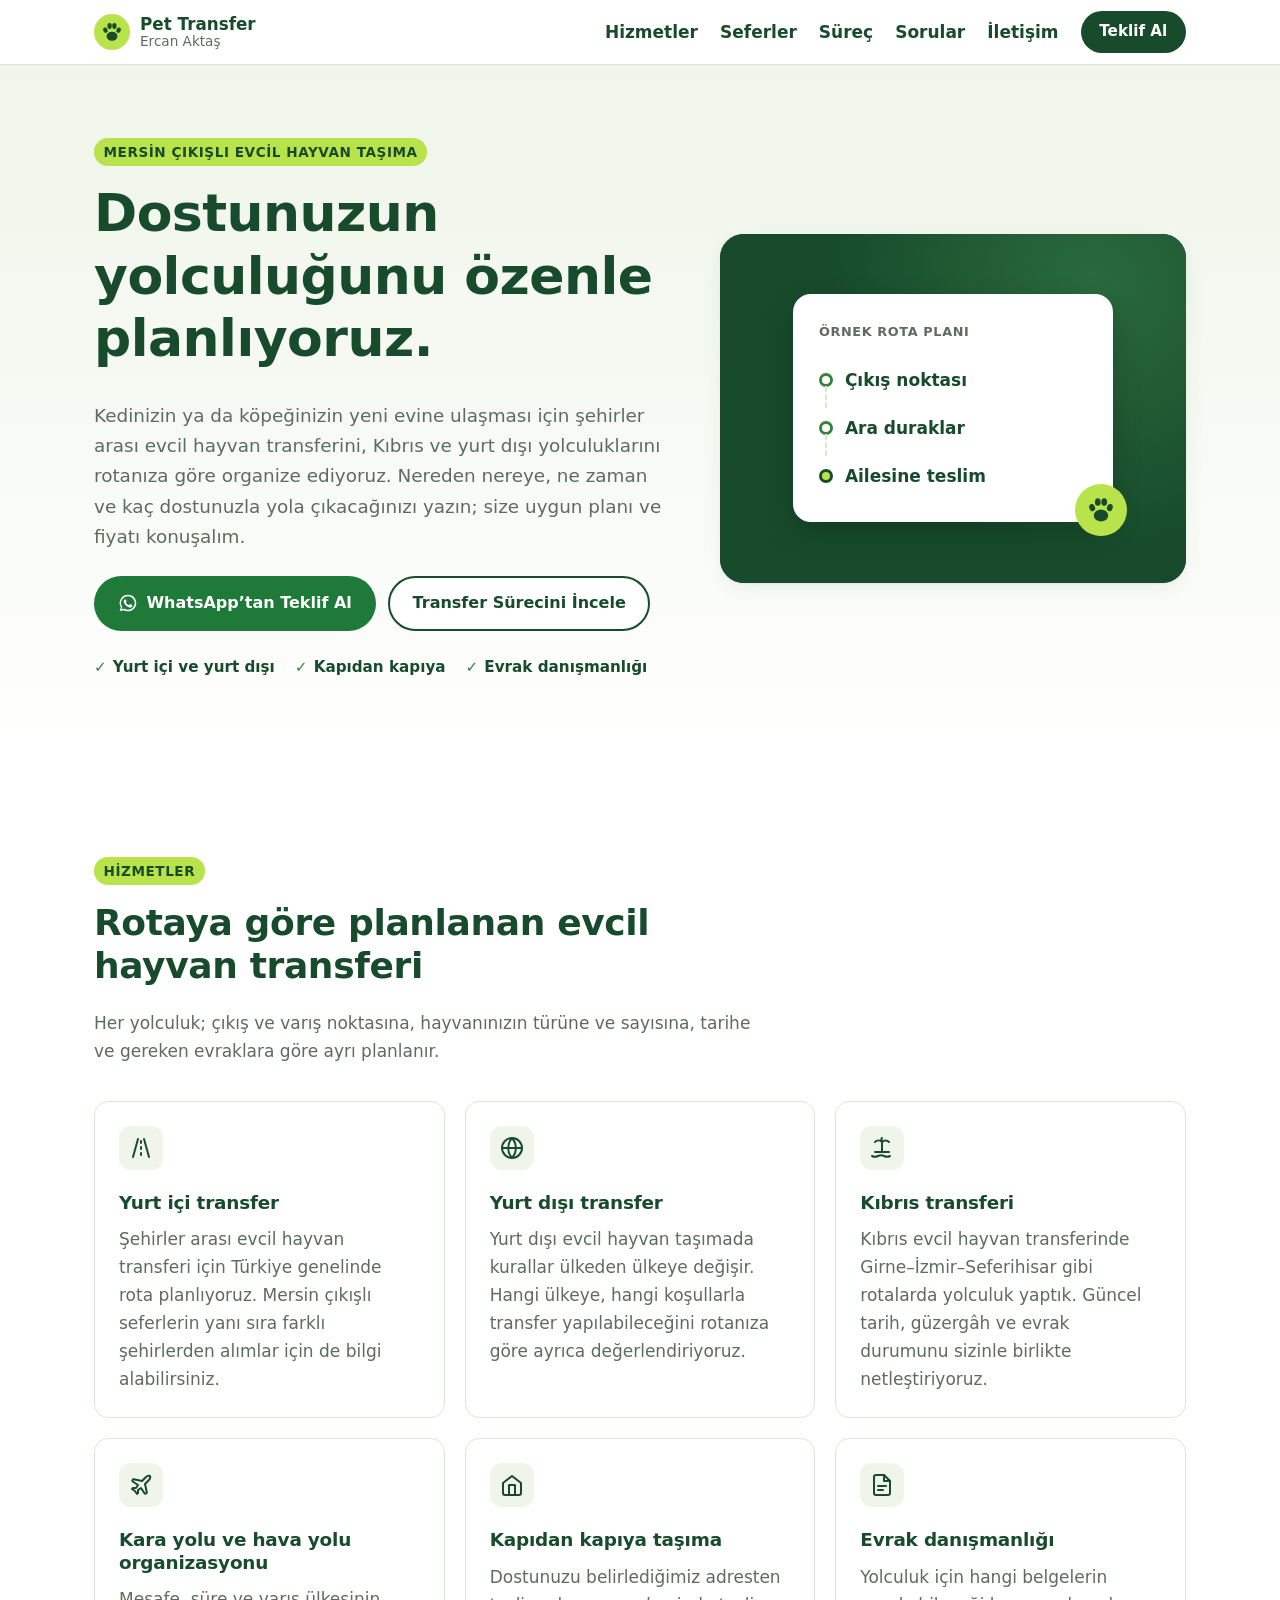
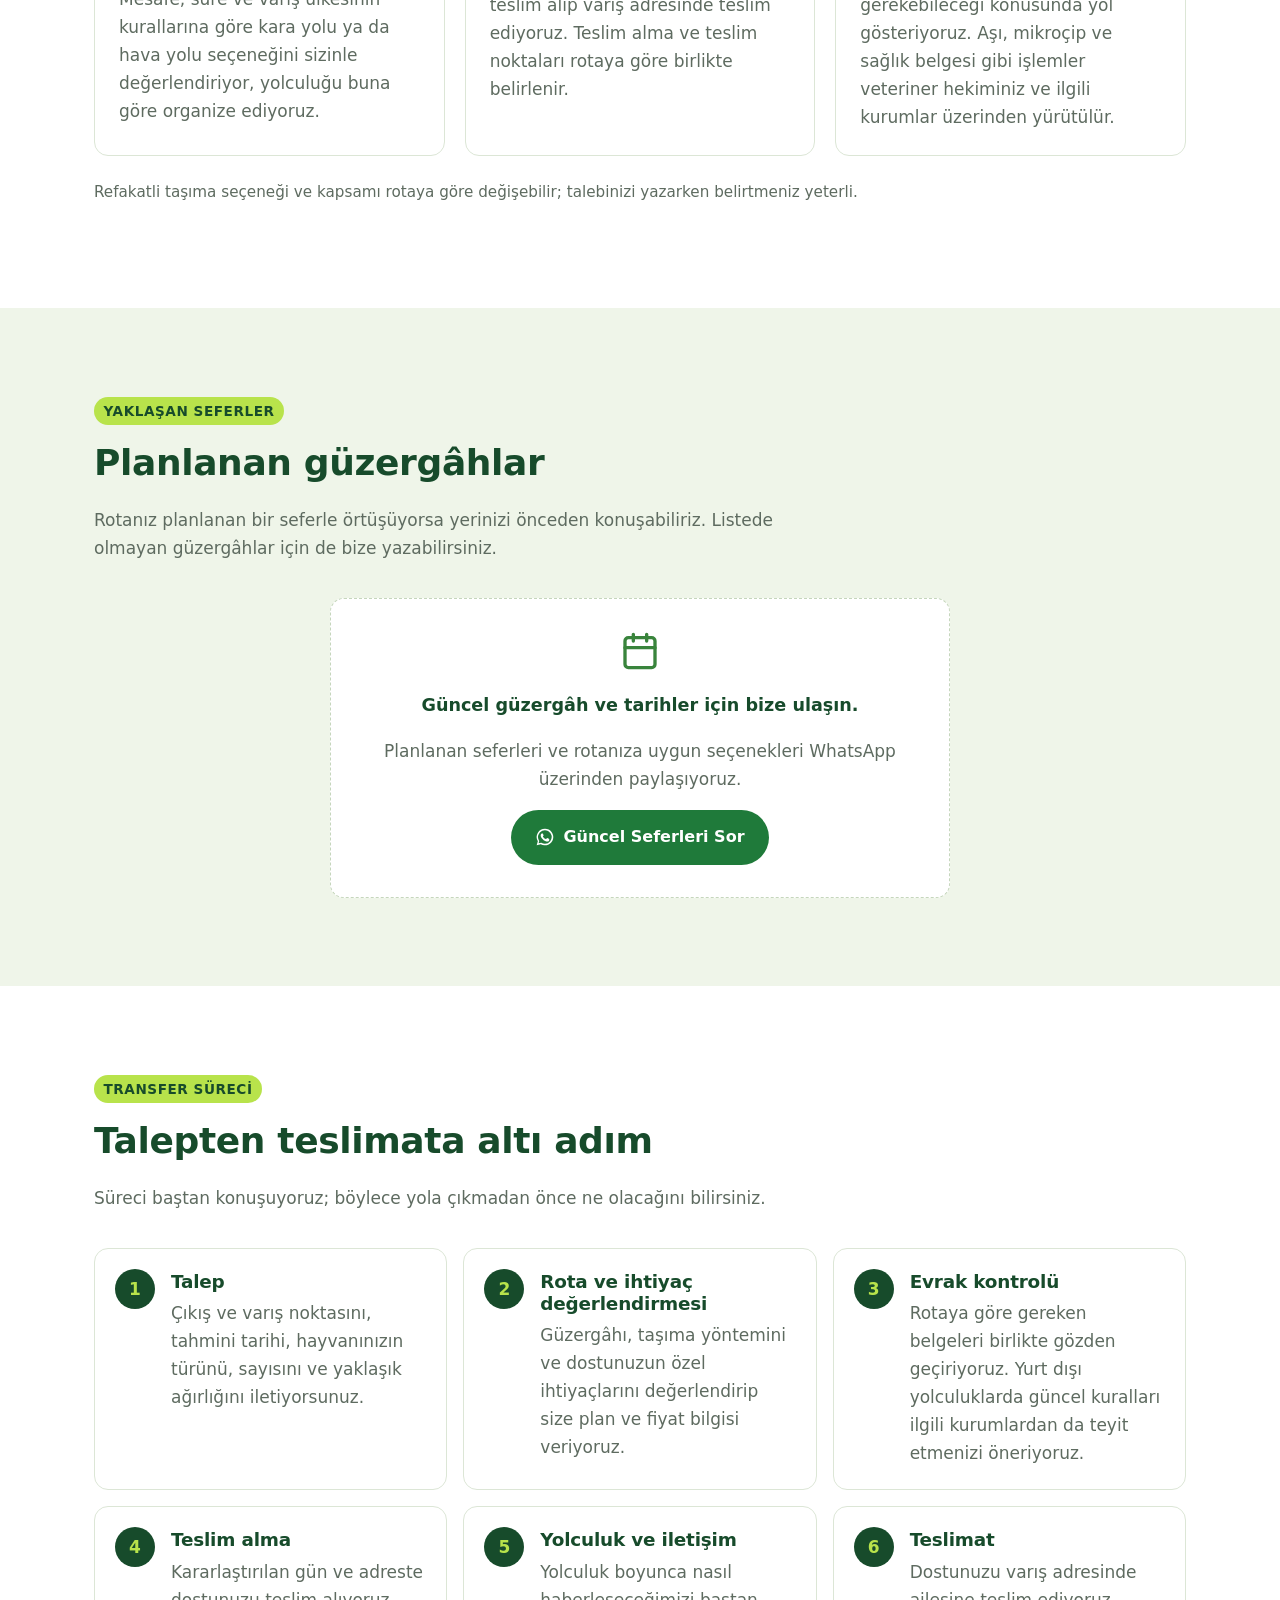
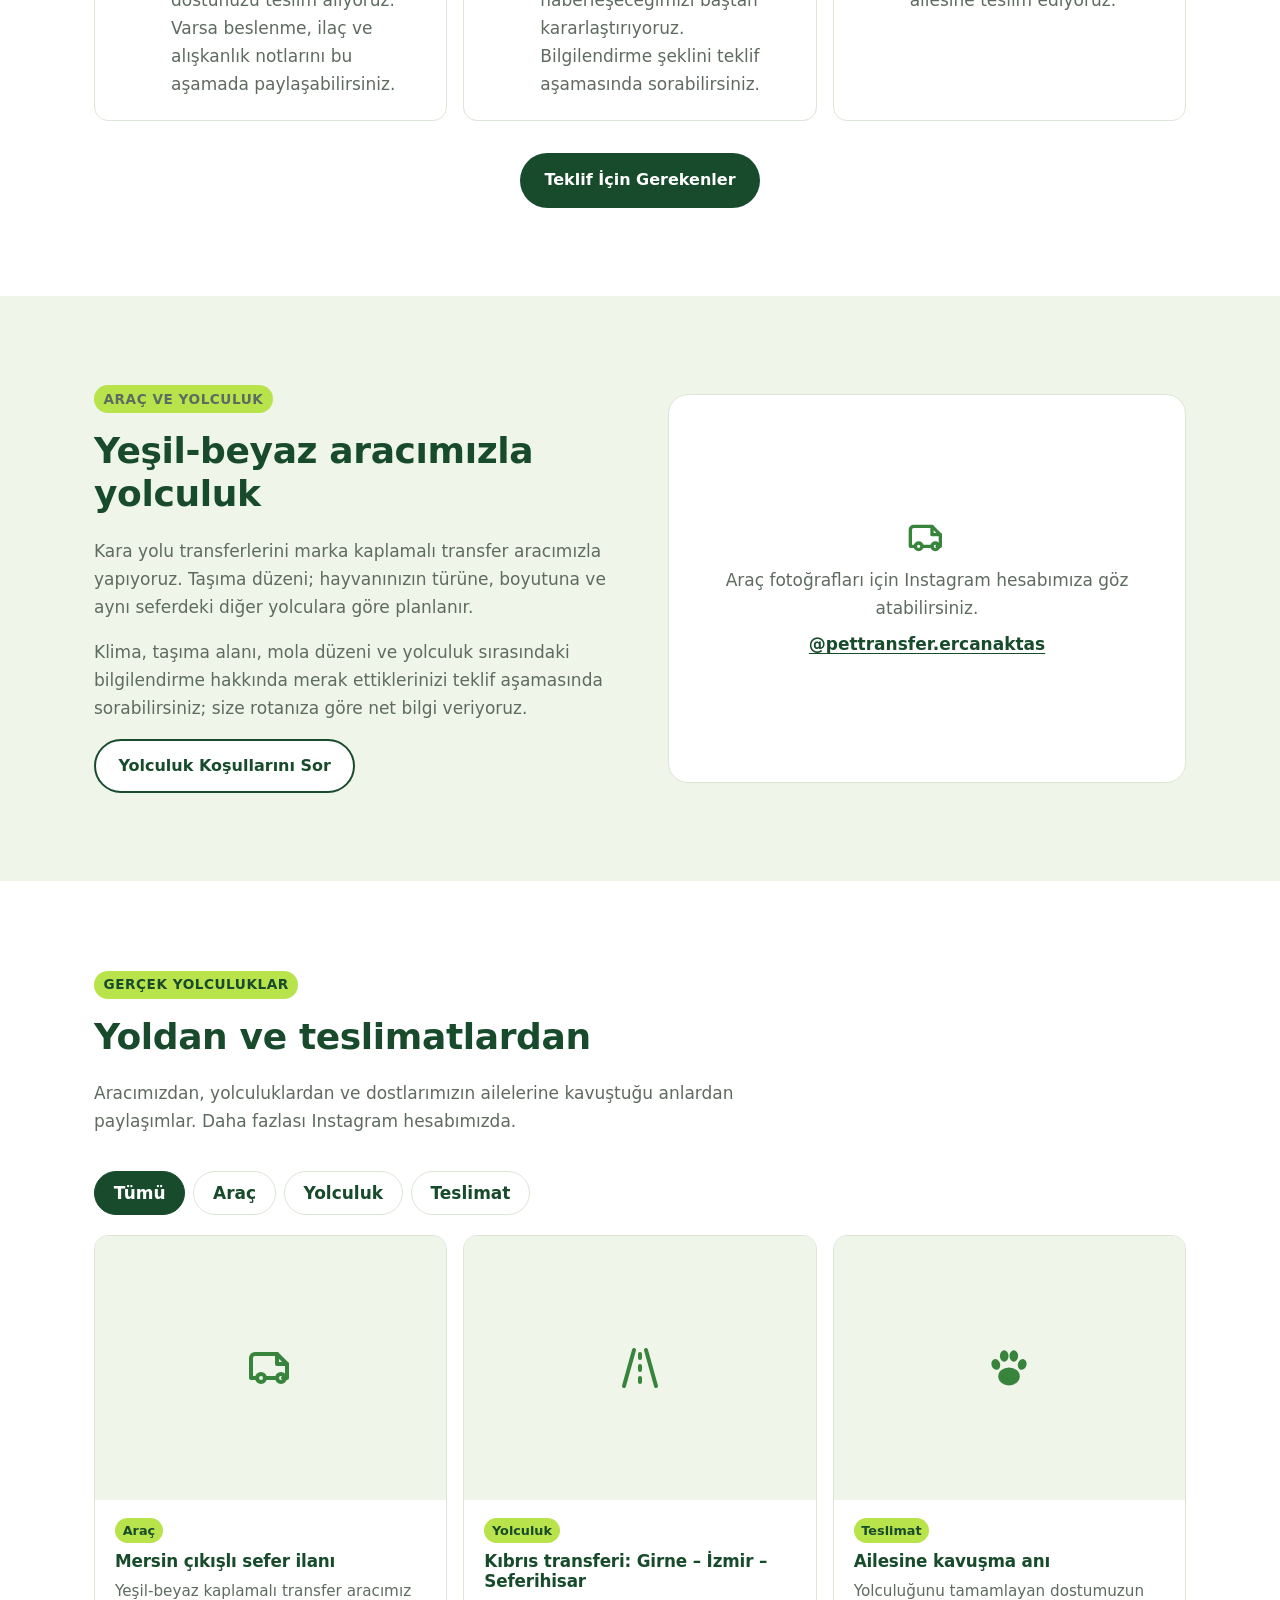
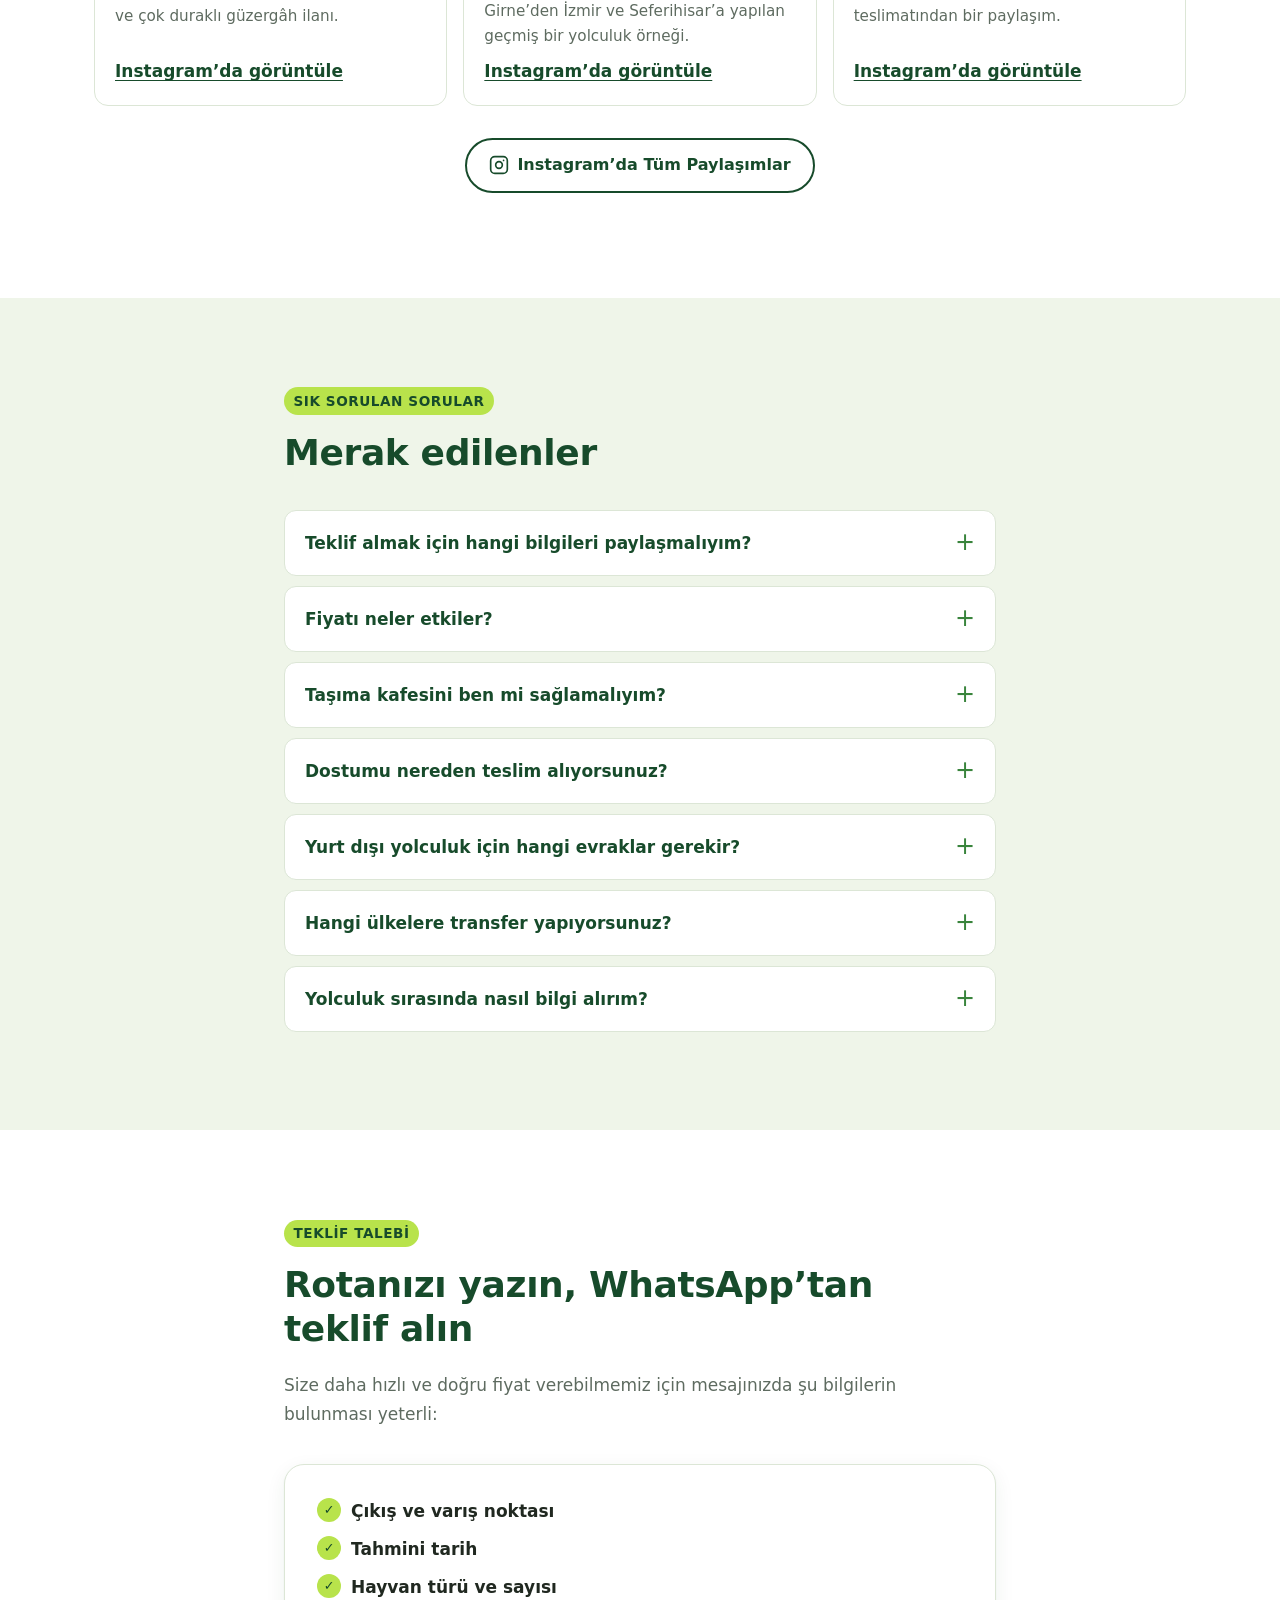
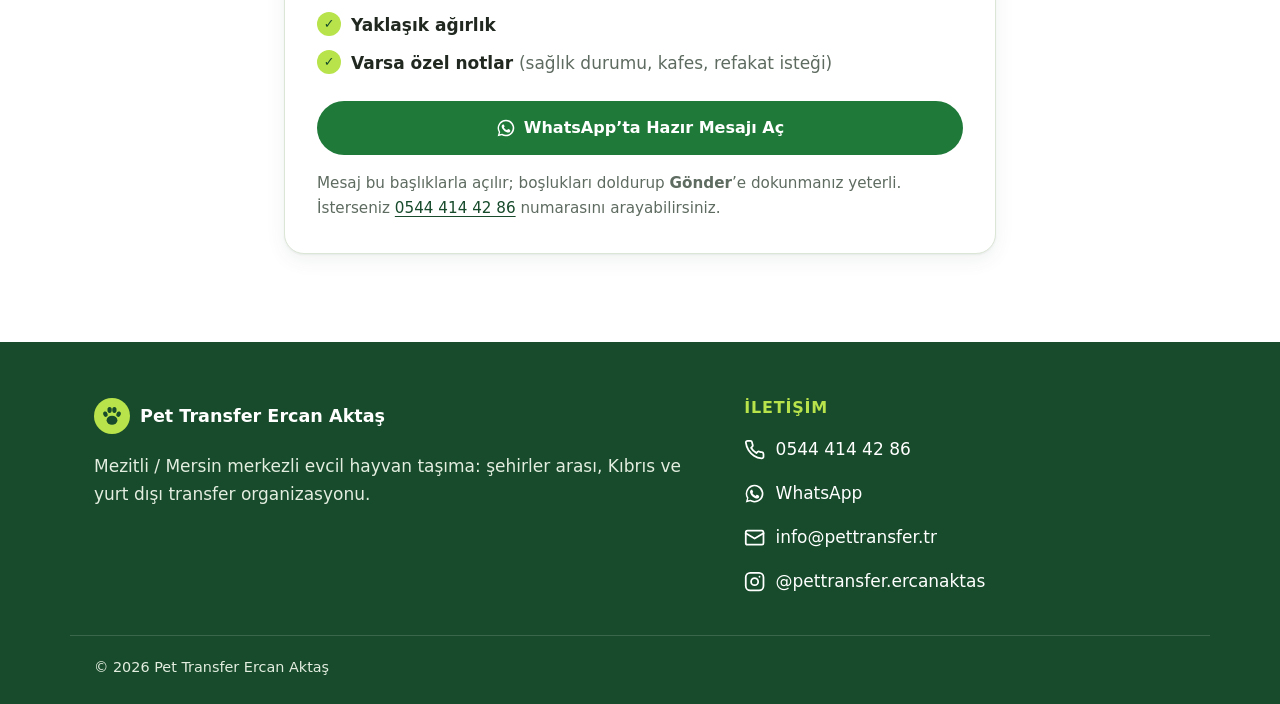
==== commit 58ba07ef: "Talep formunu ve KVKK sayfalarını kaldır, WhatsApp teklif bölümü ekle Form yerine teklif için gereke" ====
--- a/index.html
+++ b/index.html
@@ -213,7 +213,7 @@
           </li>
         </ol>
         <div class="center">
-          <a class="btn btn-primary" href="#talep">Talep Formuna Git</a>
+          <a class="btn btn-primary" href="#talep">Teklif İçin Gerekenler</a>
         </div>
       </div>
     </section>
@@ -279,7 +279,7 @@
         <div class="faq">
           <details>
             <summary>Teklif almak için hangi bilgileri paylaşmalıyım?</summary>
-            <p>Çıkış ve varış noktası, tahmini tarih, hayvanınızın türü, sayısı ve yaklaşık ağırlığı teklif için yeterli bir başlangıçtır. Varsa sağlık durumu, ilaç kullanımı ya da özel ihtiyaçlarını da not olarak ekleyebilirsiniz. Aşağıdaki form bu bilgileri düzenli bir WhatsApp mesajına dönüştürür.</p>
+            <p>Çıkış ve varış noktası, tahmini tarih, hayvanınızın türü, sayısı ve yaklaşık ağırlığı teklif için yeterli bir başlangıçtır. Varsa sağlık durumu, ilaç kullanımı ya da özel ihtiyaçlarını da not olarak ekleyebilirsiniz. Teklif bölümündeki butonla bu başlıkları içeren hazır bir WhatsApp mesajı açabilirsiniz.</p>
           </details>
           <details>
             <summary>Fiyatı neler etkiler?</summary>
@@ -309,71 +309,28 @@
       </div>
     </section>
 
-    <!-- 8. TALEP FORMU -->
+    <!-- 8. TEKLİF TALEBİ -->
     <section class="section" id="talep" aria-labelledby="talep-baslik">
       <div class="container narrow">
         <div class="section-head">
-          <p class="eyebrow">Transfer talebi</p>
+          <p class="eyebrow">Teklif talebi</p>
           <h2 id="talep-baslik">Rotanızı yazın, WhatsApp’tan teklif alın</h2>
-          <p>Form bilgilerinizi düzenli bir WhatsApp mesajına dönüştürür. Mesaj, siz WhatsApp’ta <strong>Gönder</strong>’e dokunduğunuzda bize ulaşır.</p>
-        </div>
-
-        <form id="talep-formu" class="form" novalidate>
-          <div class="field">
-            <label for="f-ad">Ad soyad</label>
-            <input id="f-ad" name="ad" type="text" autocomplete="name" required>
-          </div>
-          <div class="field">
-            <label for="f-tel">Telefon</label>
-            <input id="f-tel" name="telefon" type="tel" inputmode="tel" autocomplete="tel" placeholder="05xx xxx xx xx" required>
-          </div>
-          <div class="field-row">
-            <div class="field">
-              <label for="f-cikis">Çıkış</label>
-              <input id="f-cikis" name="cikis" type="text" placeholder="Şehir / ülke" required>
-            </div>
-            <div class="field">
-              <label for="f-varis">Varış</label>
-              <input id="f-varis" name="varis" type="text" placeholder="Şehir / ülke" required>
-            </div>
-          </div>
-          <div class="field-row">
-            <div class="field">
-              <label for="f-tarih">Tahmini tarih</label>
-              <input id="f-tarih" name="tarih" type="date" required>
-            </div>
-            <div class="field">
-              <label for="f-tur">Hayvan türü</label>
-              <select id="f-tur" name="tur" required>
-                <option value="">Seçin</option>
-                <option>Kedi</option>
-                <option>Köpek</option>
-                <option>Diğer</option>
-              </select>
-            </div>
-          </div>
-          <div class="field-row">
-            <div class="field">
-              <label for="f-sayi">Sayı</label>
-              <input id="f-sayi" name="sayi" type="number" inputmode="numeric" min="1" max="50" value="1" required>
-            </div>
-            <div class="field">
-              <label for="f-kilo">Yaklaşık ağırlık <span class="opt">(kg)</span></label>
-              <input id="f-kilo" name="kilo" type="text" inputmode="decimal" placeholder="Örn. 4" required>
-            </div>
-          </div>
-          <div class="field">
-            <label for="f-not">Not <span class="opt">(isteğe bağlı)</span></label>
-            <textarea id="f-not" name="not" rows="3" placeholder="Irk, sağlık durumu, kafes, refakat isteği vb."></textarea>
-          </div>
-          <p class="form-legal">Formdaki bilgiler sunucumuza kaydedilmez; yalnızca WhatsApp mesajınızı hazırlamak için kullanılır. Ayrıntılar için <a href="kvkk.html">KVKK Aydınlatma Metni</a>.</p>
-          <p id="form-hata" class="form-error" role="alert" hidden></p>
-          <button class="btn btn-whatsapp btn-block" type="submit">
+          <p>Size daha hızlı ve doğru fiyat verebilmemiz için mesajınızda şu bilgilerin bulunması yeterli:</p>
+        </div>
+        <div class="request-box">
+          <ul class="request-list">
+            <li>Çıkış ve varış noktası</li>
+            <li>Tahmini tarih</li>
+            <li>Hayvan türü ve sayısı</li>
+            <li>Yaklaşık ağırlık</li>
+            <li>Varsa özel notlar <span class="opt">(sağlık durumu, kafes, refakat isteği)</span></li>
+          </ul>
+          <a class="btn btn-whatsapp btn-block" href="https://wa.me/905444144286?text=Merhaba%2C%20evcil%20hayvan%20transferi%20i%C3%A7in%20teklif%20almak%20istiyorum.%0A%0A%C3%87%C4%B1k%C4%B1%C5%9F%3A%20%0AVar%C4%B1%C5%9F%3A%20%0ATahmini%20tarih%3A%20%0AHayvan%20t%C3%BCr%C3%BC%3A%20%0ASay%C4%B1%3A%20%0AYakla%C5%9F%C4%B1k%20a%C4%9F%C4%B1rl%C4%B1k%20%28kg%29%3A%20%0ANot%3A%20" data-wa-link>
             <svg aria-hidden="true" class="icon"><use href="#i-wa"/></svg>
-            WhatsApp Mesajını Hazırla
-          </button>
-          <div id="form-durum" class="form-status" role="status" hidden></div>
-        </form>
+            WhatsApp’ta Hazır Mesajı Aç
+          </a>
+          <p class="request-help">Mesaj bu başlıklarla açılır; boşlukları doldurup <strong>Gönder</strong>’e dokunmanız yeterli. İsterseniz <a href="tel:+905444144286">0544 414 42 86</a> numarasını arayabilirsiniz.</p>
+        </div>
       </div>
     </section>
   </main>
@@ -395,13 +352,6 @@
           <li><a href="https://wa.me/905444144286" data-wa-link><svg aria-hidden="true" class="icon"><use href="#i-wa"/></svg>WhatsApp</a></li>
           <li><a href="mailto:info@pettransfer.tr"><svg aria-hidden="true" class="icon"><use href="#i-mail"/></svg>info@pettransfer.tr</a></li>
           <li><a href="https://www.instagram.com/pettransfer.ercanaktas/" rel="noopener" target="_blank"><svg aria-hidden="true" class="icon"><use href="#i-ig"/></svg>@pettransfer.ercanaktas</a></li>
-        </ul>
-      </div>
-      <div>
-        <h2 class="footer-title">Bilgi</h2>
-        <ul class="contact-list">
-          <li><a href="kvkk.html">KVKK Aydınlatma Metni</a></li>
-          <li><a href="kullanim-kosullari.html">Kullanım Koşulları</a></li>
         </ul>
       </div>
     </div>
--- a/assets/css/style.css
+++ b/assets/css/style.css
@@ -190,34 +190,21 @@
 .faq details[open] summary::after { content: "–"; }
 .faq details p { padding: 0 20px 18px; margin: 0; color: var(--muted); }
 
-/* Form */
-.form { background: #fff; border: 1px solid var(--line); border-radius: 20px; padding: 24px 18px; box-shadow: var(--shadow); }
-@media (min-width: 640px) { .form { padding: 32px; } }
-.field { display: flex; flex-direction: column; gap: 6px; margin-bottom: 16px; min-width: 0; }
-.field-row { display: grid; grid-template-columns: 1fr 1fr; gap: 12px; }
-@media (max-width: 339px) { .field-row { grid-template-columns: 1fr; gap: 0; } }
-.field label { font-weight: 650; font-size: .95rem; color: var(--text); }
+/* Teklif talebi */
+.request-box { background: #fff; border: 1px solid var(--line); border-radius: 20px; padding: 24px 18px; box-shadow: var(--shadow); }
+@media (min-width: 640px) { .request-box { padding: 32px; } }
+.request-list { list-style: none; padding: 0; margin: 0 0 24px; display: grid; gap: 10px; }
+.request-list li { position: relative; padding-left: 34px; font-weight: 600; color: var(--text); }
+.request-list li::before { content: "✓"; position: absolute; left: 0; top: 1px; width: 24px; height: 24px; border-radius: 50%; background: var(--lime); color: var(--green-900); display: grid; place-items: center; font-size: .8rem; font-weight: 800; }
 .opt { font-weight: 400; color: var(--muted); }
-.field input, .field select, .field textarea {
-  width: 100%; min-height: 48px; padding: 10px 14px; font: inherit; font-size: 16px; /* iOS yakınlaştırmasını önler */
-  color: var(--text); background: #fff; border: 1.5px solid #B9C7B3; border-radius: 10px; appearance: none;
-}
-.field select { background-image: linear-gradient(45deg, transparent 50%, var(--green-900) 50%), linear-gradient(135deg, var(--green-900) 50%, transparent 50%); background-position: calc(100% - 20px) 50%, calc(100% - 14px) 50%; background-size: 6px 6px; background-repeat: no-repeat; padding-right: 36px; }
-.field input:focus, .field select:focus, .field textarea:focus { border-color: var(--green-900); outline: 3px solid rgba(57,132,60,.3); outline-offset: 0; }
-.field [aria-invalid="true"] { border-color: #B3261E; }
-.field-error { color: #B3261E; font-size: .9rem; margin: 0; }
-.form-legal { font-size: .9rem; color: var(--muted); }
-.form-error { color: #B3261E; font-weight: 600; }
-.form-status { margin-top: 16px; padding: 16px; border-radius: 12px; background: var(--tint); border-left: 5px solid var(--green-600); }
-.form-status p { margin: 0 0 .5em; }
-.form-status p:last-child { margin: 0; }
+.request-help { margin: 16px 0 0; font-size: .95rem; color: var(--muted); }
 
 /* Alt bilgi */
 .site-footer { background: var(--green-900); color: #E3EDE0; padding: 56px 0 24px; }
 .site-footer a { color: #fff; text-decoration: none; }
 .site-footer a:hover { color: var(--lime); text-decoration: underline; }
 .footer-grid { display: grid; gap: 32px; }
-@media (min-width: 800px) { .footer-grid { grid-template-columns: 1.4fr 1fr 1fr; } }
+@media (min-width: 800px) { .footer-grid { grid-template-columns: 1.4fr 1fr; } }
 .footer-brand { display: flex; align-items: center; gap: 10px; font-weight: 700; color: #fff; font-size: 1.1rem; }
 .footer-title { color: var(--lime); font-size: 1rem; text-transform: uppercase; letter-spacing: .05em; }
 .contact-list { list-style: none; padding: 0; margin: 0; }
@@ -232,9 +219,3 @@
 .mb-wa { background: var(--wa); color: #fff; }
 .mb-wa:hover { color: #fff; }
 @media (min-width: 900px) { .mobile-bar { display: none; } }
-
-/* Hukuki sayfalar */
-.legal { padding: 48px 0 72px; }
-.legal h1 { font-size: clamp(1.8rem, 5vw, 2.4rem); }
-.legal h2 { font-size: 1.3rem; margin-top: 1.8em; }
-.draft-banner { background: #FFF6D6; border: 1px solid #E8D58A; color: #4A3D00; padding: 14px 18px; border-radius: 12px; margin-bottom: 24px; }
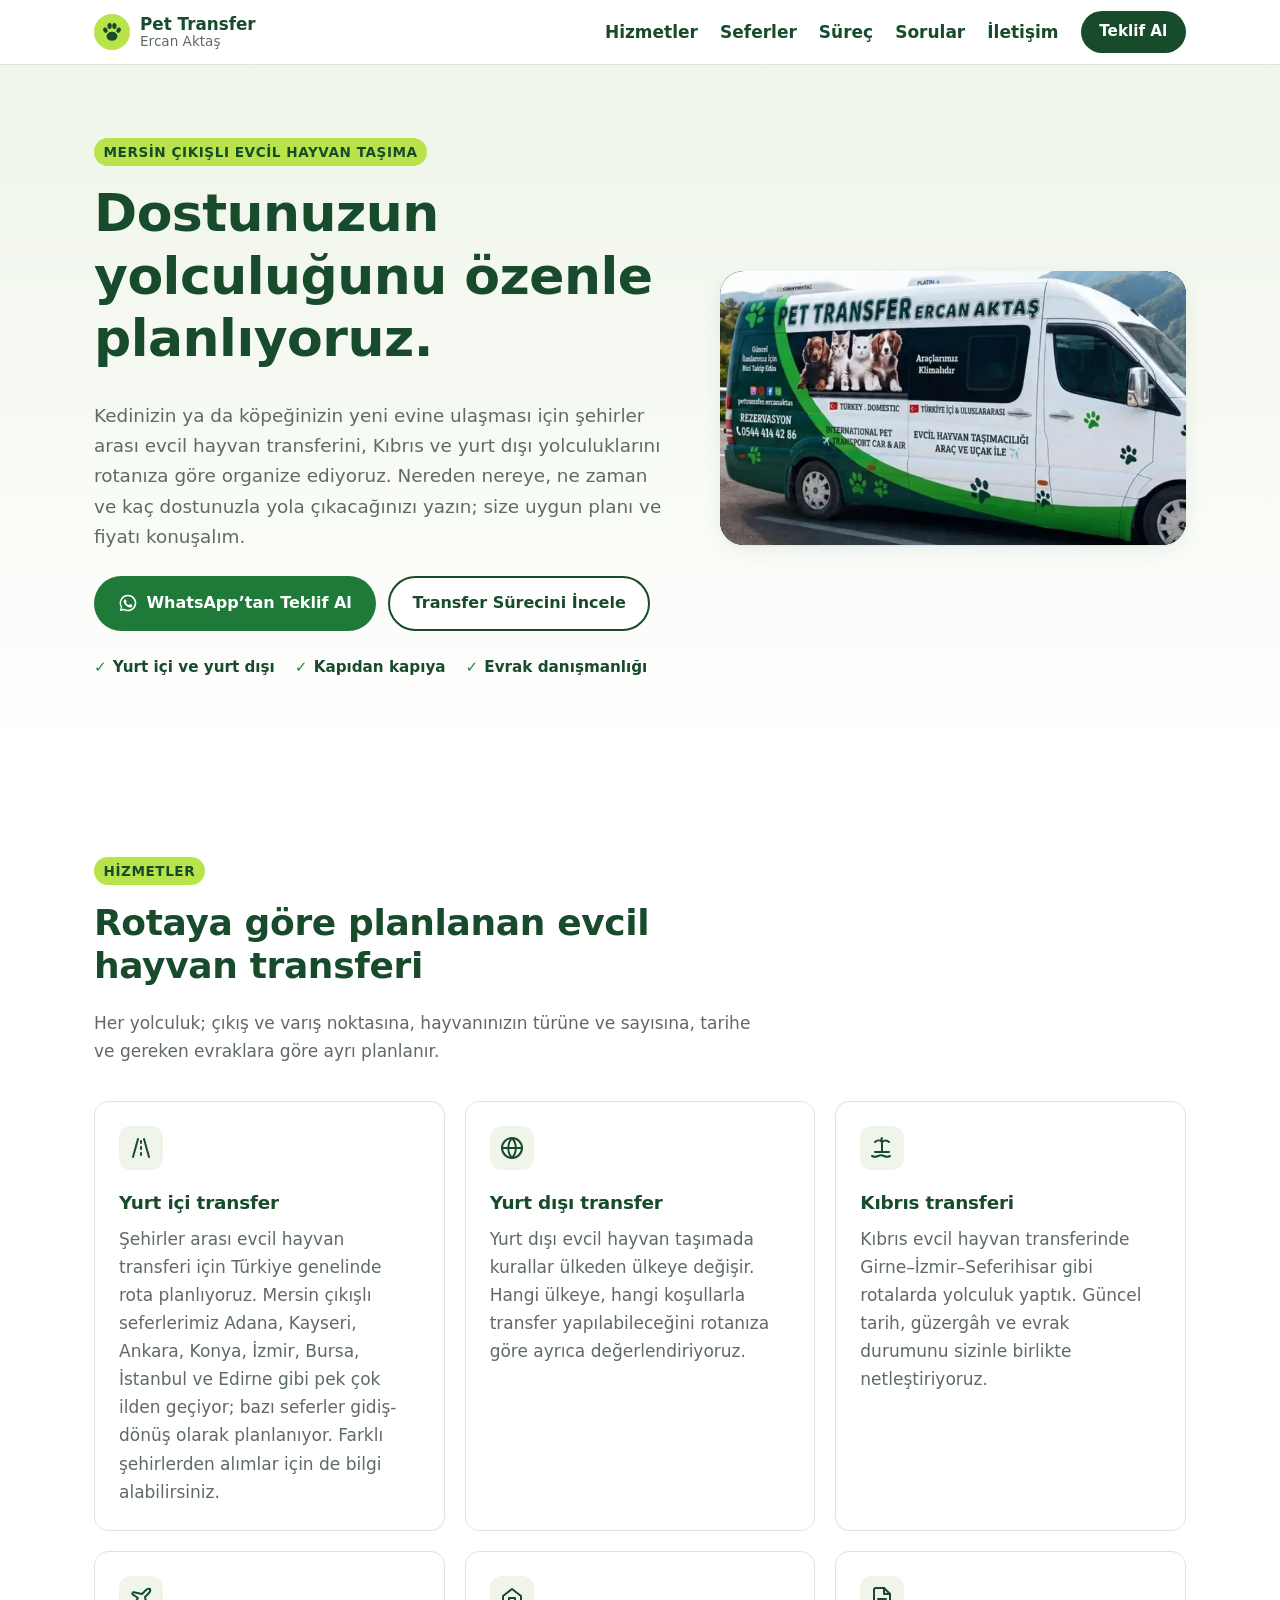
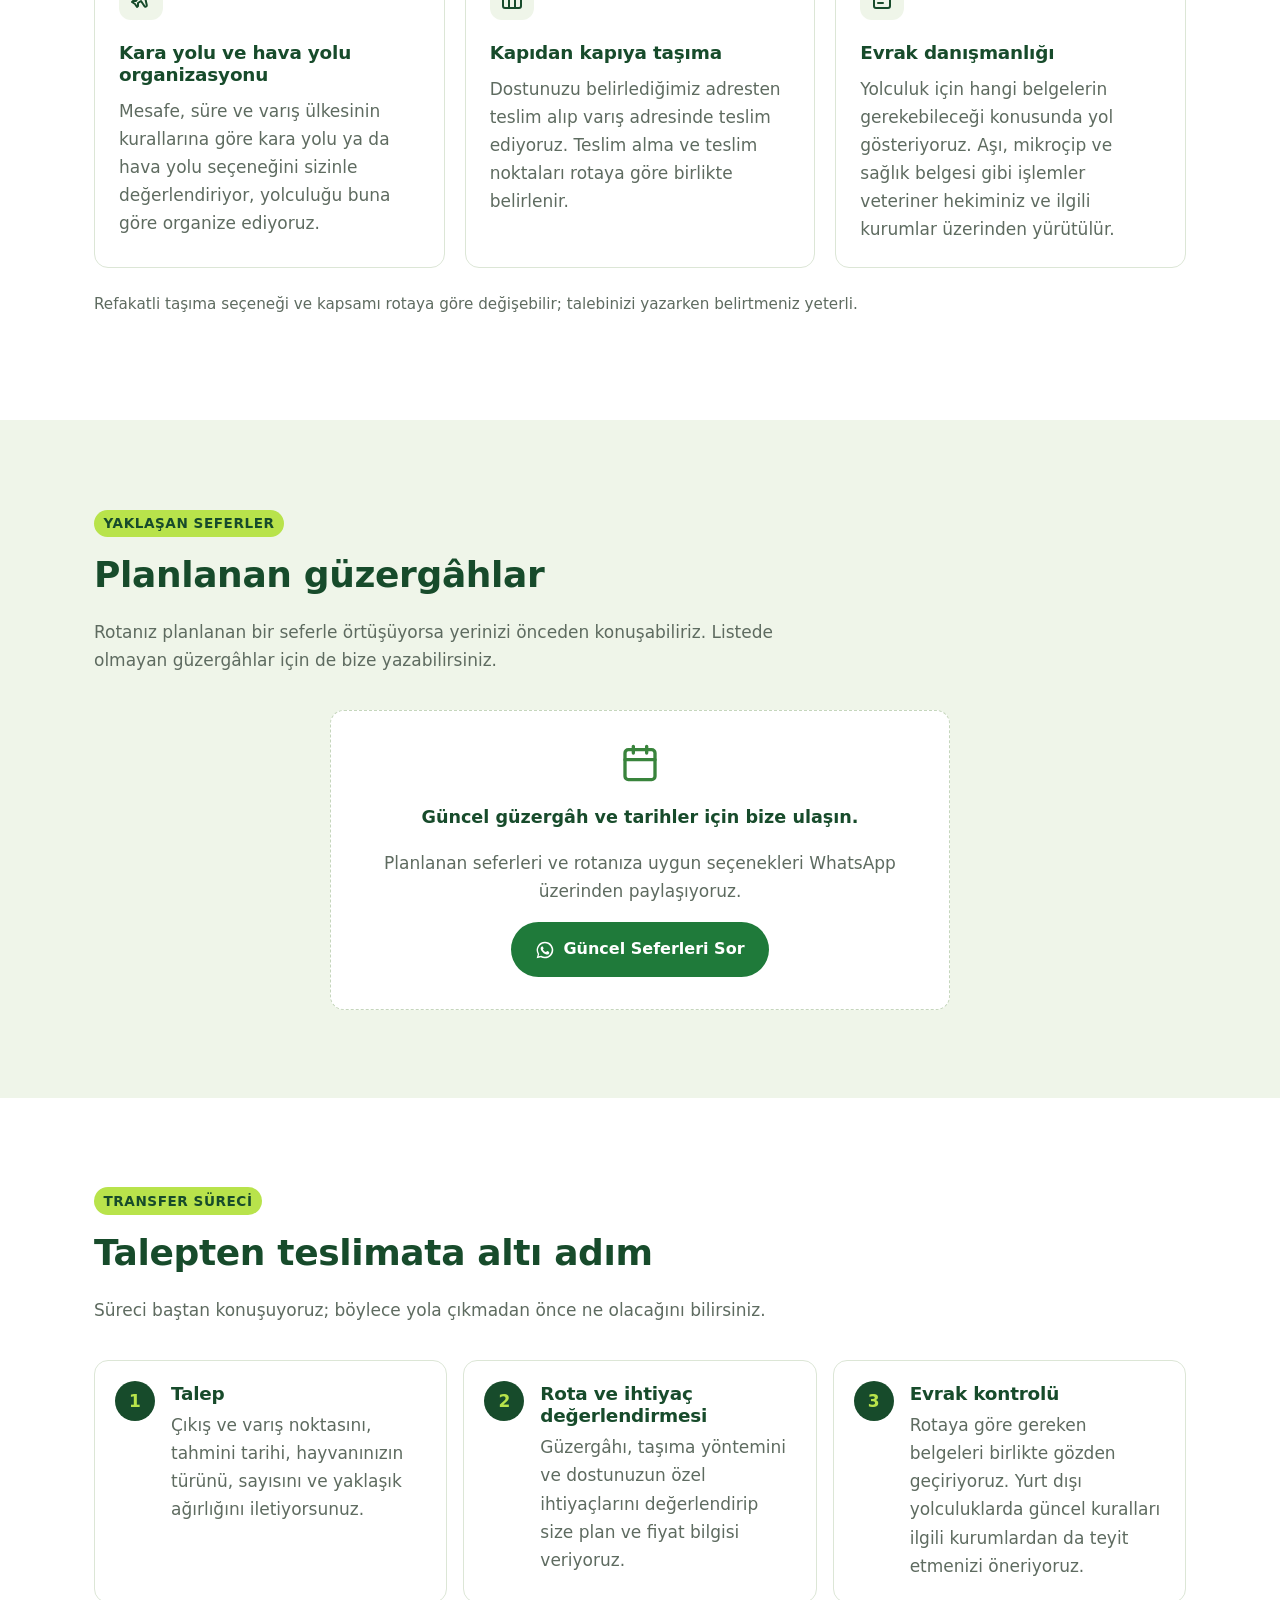
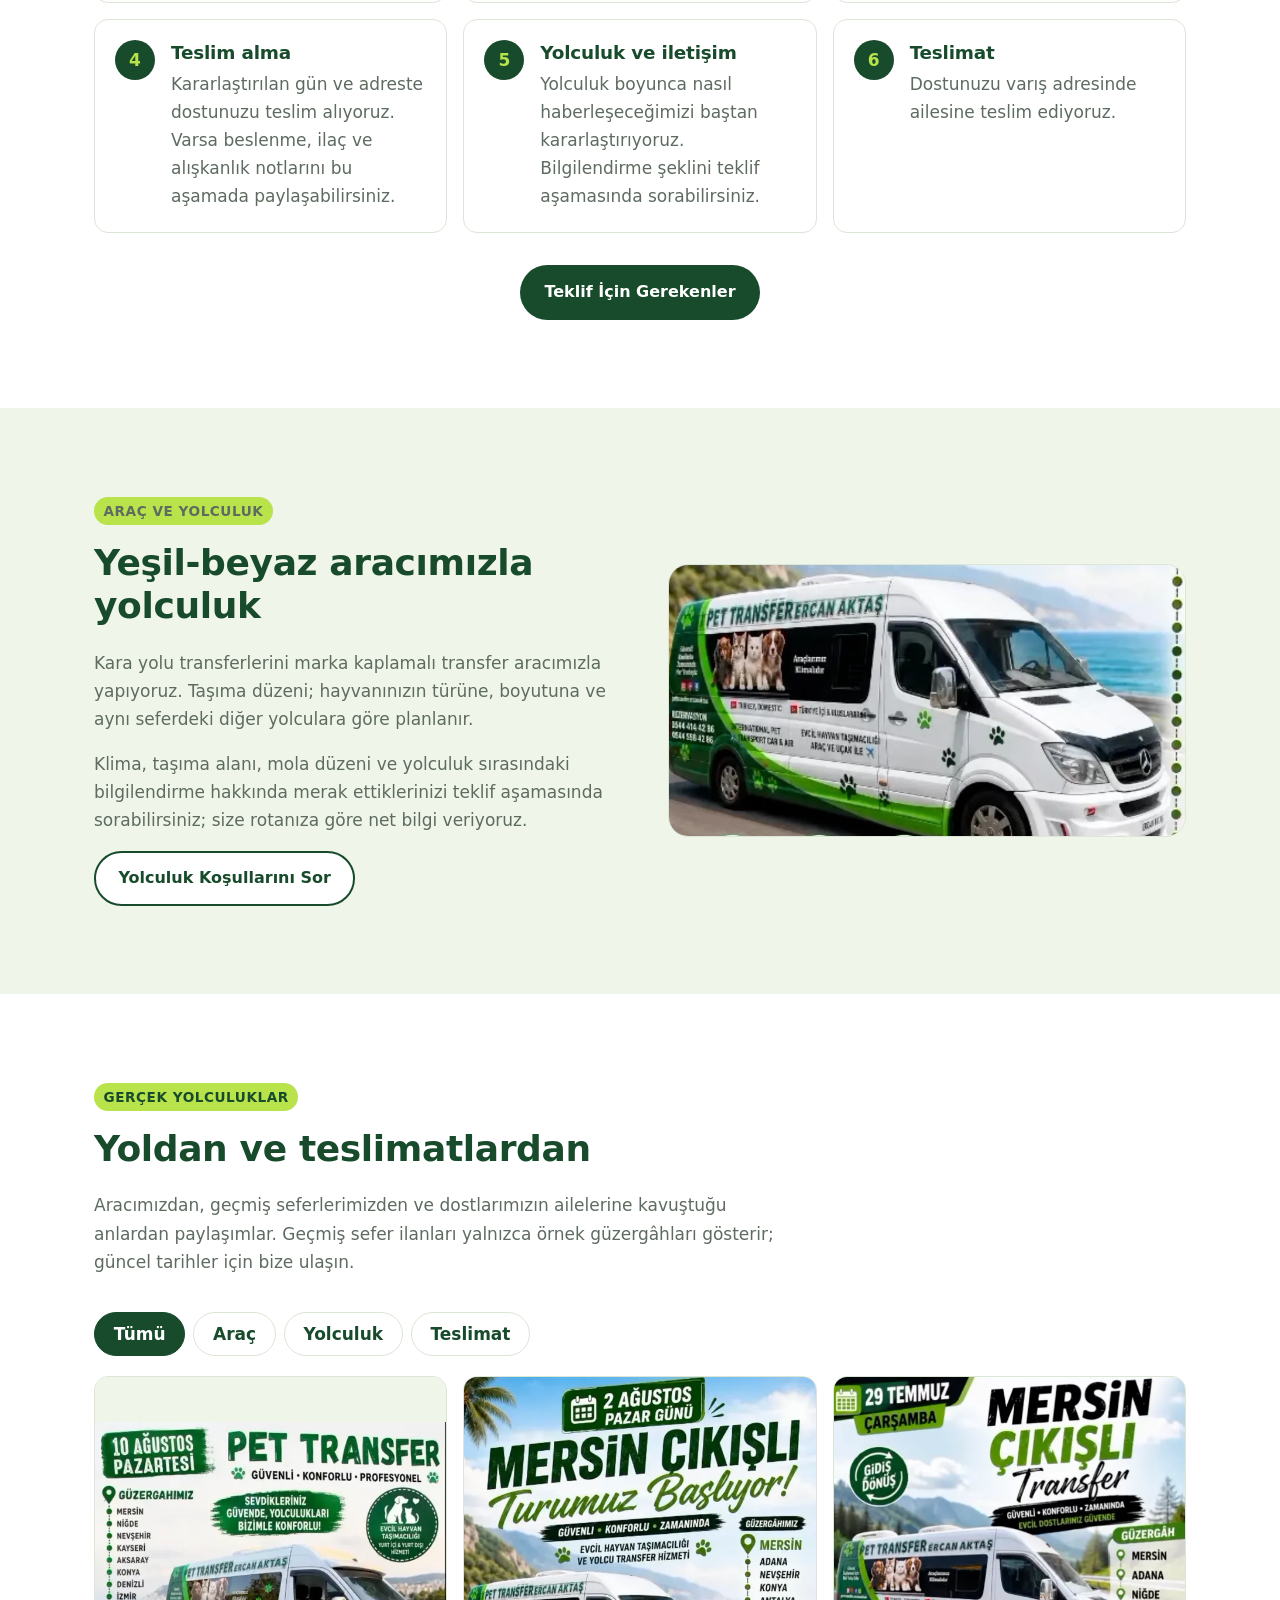
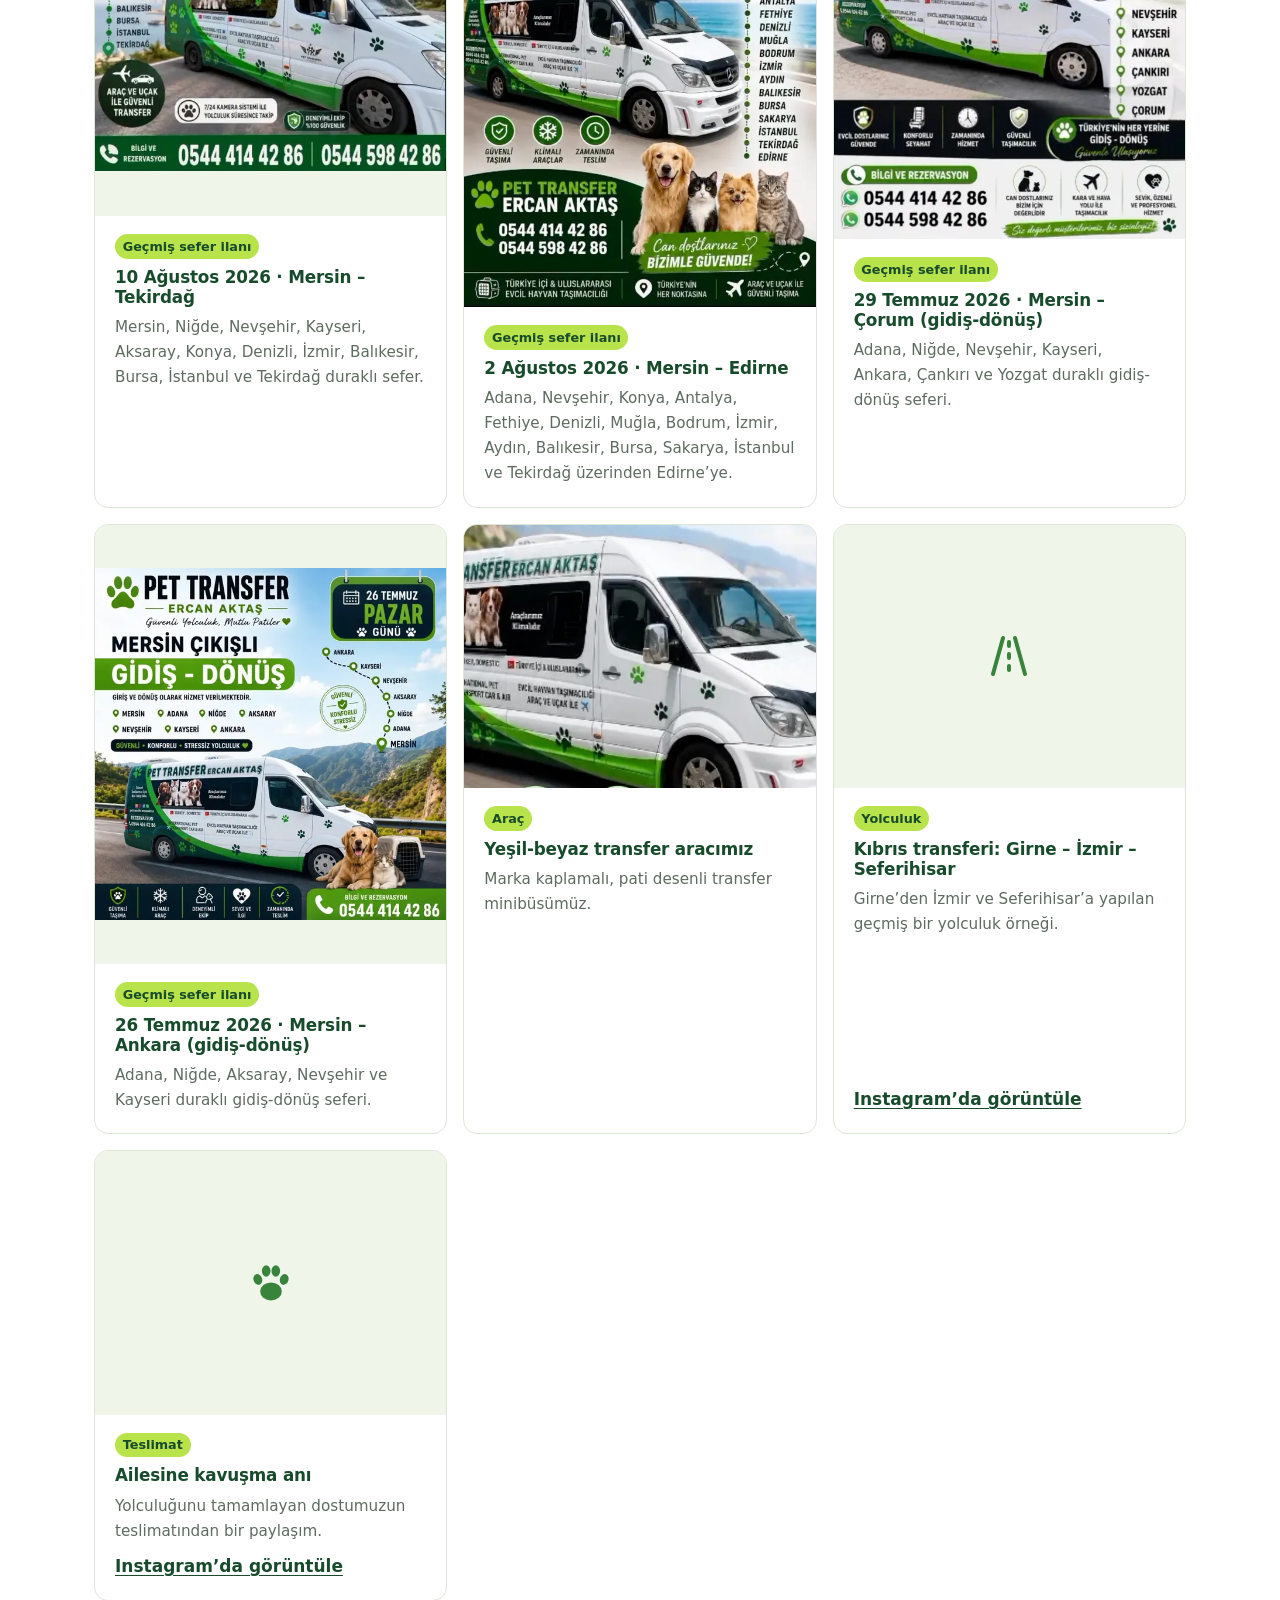
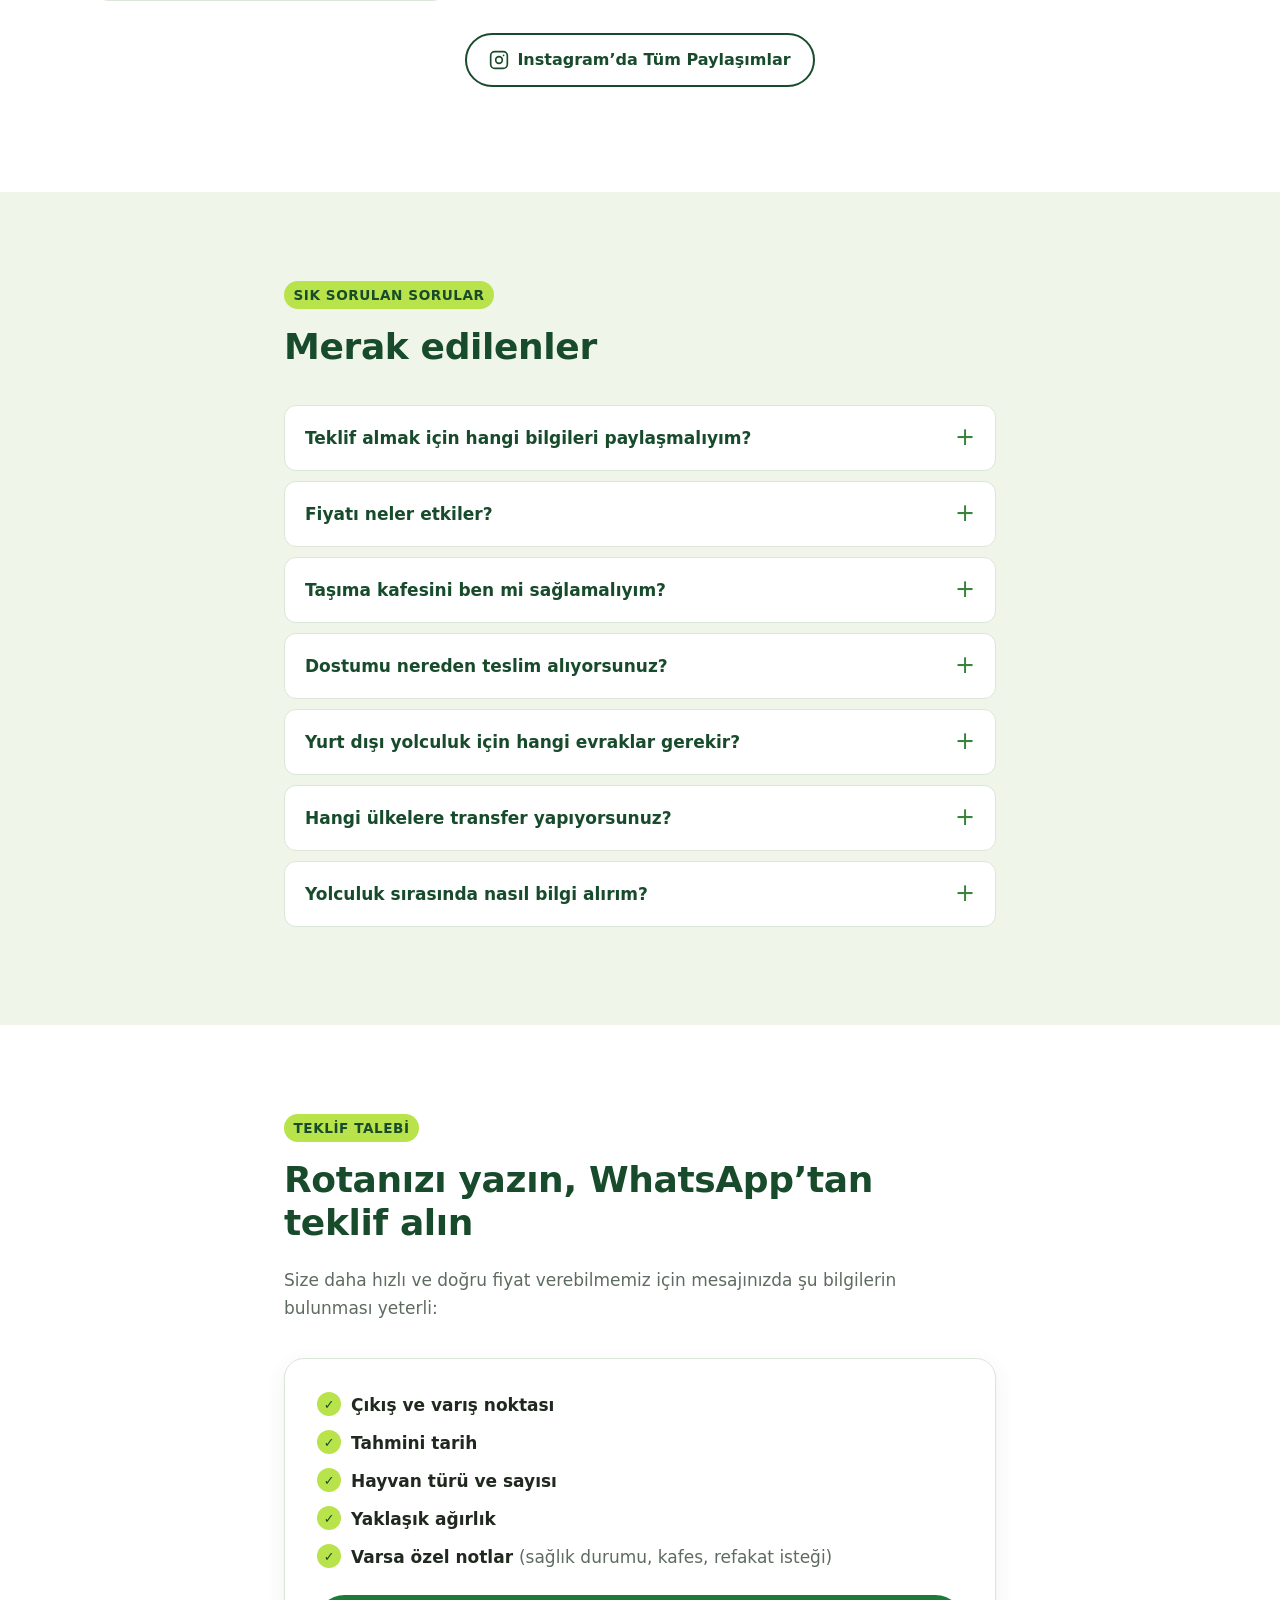
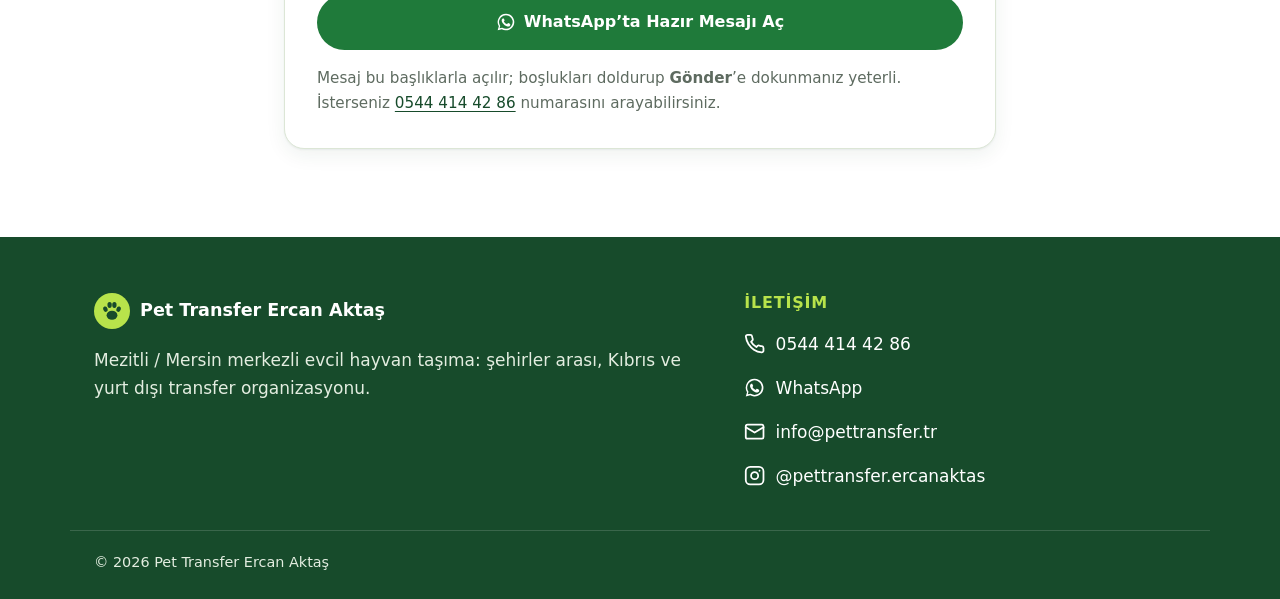
==== commit e4d2c5f7: "Sefer ilanlarından araç görsellerini ve geçmiş ilan galerisini ekle İşletmenin paylaştığı dört sefer" ====
--- a/index.html
+++ b/index.html
@@ -14,8 +14,11 @@
   <meta property="og:title" content="Pet Transfer Ercan Aktaş | Evcil Hayvan Taşıma">
   <meta property="og:description" content="Dostunuzun yolculuğunu özenle planlıyoruz. Türkiye içi, Kıbrıs ve yurt dışı evcil hayvan transferi için WhatsApp'tan teklif alın.">
   <meta property="og:url" content="https://pettransfer.tr/">
-  <!-- YAYIN ÖNCESİ: Gerçek araç fotoğrafı eklendiğinde og:image etiketini açın.
-  <meta property="og:image" content="https://pettransfer.tr/assets/img/og-arac.jpg"> -->
+  <meta property="og:image" content="https://pettransfer.tr/assets/img/og-arac.jpg">
+  <meta property="og:image:width" content="1200">
+  <meta property="og:image:height" content="630">
+  <meta name="twitter:card" content="summary_large_image">
+  <link rel="preload" as="image" href="assets/img/hero-arac-760.webp" imagesrcset="assets/img/hero-arac-760.webp 760w, assets/img/hero-arac.webp 1140w" imagesizes="(min-width: 900px) 480px, 100vw">
 
   <link rel="icon" href="assets/favicon.svg" type="image/svg+xml">
   <link rel="stylesheet" href="assets/css/style.css">
@@ -90,10 +93,11 @@
         </div>
 
         <figure class="hero-media">
-          <!-- YAYIN ÖNCESİ: Gerçek araç/teslimat fotoğrafını assets/img/hero-arac.webp olarak ekleyin
-               (önerilen: 1200×900, WebP, ~150 KB). Dosya yoksa aşağıdaki rota kartı görünür. -->
-          <img src="assets/img/hero-arac.webp" width="1200" height="900"
-               alt="Pet Transfer Ercan Aktaş’ın yeşil-beyaz kaplamalı transfer aracı"
+          <!-- Araç görseli işletmenin sefer ilanından kırpıldı (26 Temmuz 2026 ilanı). Dosya yoksa aşağıdaki rota kartı görünür. -->
+          <img src="assets/img/hero-arac-760.webp"
+               srcset="assets/img/hero-arac-760.webp 760w, assets/img/hero-arac.webp 1140w"
+               sizes="(min-width: 900px) 480px, 100vw" width="1140" height="670"
+               alt="Pet Transfer Ercan Aktaş yazılı, pati desenli yeşil-beyaz kaplamalı transfer minibüsü"
                fetchpriority="high" decoding="async" data-optional-img>
           <div class="hero-fallback" aria-hidden="true">
             <div class="route-demo">
@@ -123,7 +127,7 @@
           <article class="card">
             <svg class="card-icon" aria-hidden="true"><use href="#i-road"/></svg>
             <h3>Yurt içi transfer</h3>
-            <p>Şehirler arası evcil hayvan transferi için Türkiye genelinde rota planlıyoruz. Mersin çıkışlı seferlerin yanı sıra farklı şehirlerden alımlar için de bilgi alabilirsiniz.</p>
+            <p>Şehirler arası evcil hayvan transferi için Türkiye genelinde rota planlıyoruz. Mersin çıkışlı seferlerimiz Adana, Kayseri, Ankara, Konya, İzmir, Bursa, İstanbul ve Edirne gibi pek çok ilden geçiyor; bazı seferler gidiş-dönüş olarak planlanıyor. Farklı şehirlerden alımlar için de bilgi alabilirsiniz.</p>
           </article>
           <article class="card">
             <svg class="card-icon" aria-hidden="true"><use href="#i-globe"/></svg>
@@ -231,9 +235,10 @@
           <a class="btn btn-ghost" href="https://wa.me/905444144286?text=Merhaba%2C%20ara%C3%A7%20ve%20yolculuk%20ko%C5%9Fullar%C4%B1%20hakk%C4%B1nda%20bilgi%20almak%20istiyorum." data-wa-link>Yolculuk Koşullarını Sor</a>
         </div>
         <figure class="photo-slot">
-          <!-- YAYIN ÖNCESİ: assets/img/arac-ic.webp (taşıma alanı) fotoğrafı ekleyin. -->
-          <img src="assets/img/arac-ic.webp" width="900" height="675" loading="lazy" decoding="async"
-               alt="Transfer aracının evcil hayvan taşıma alanı" data-optional-img>
+          <!-- Araç görseli işletmenin sefer ilanından kırpıldı (2 Ağustos 2026 ilanı).
+               YAYIN ÖNCESİ: Taşıma alanının (araç içi) gerçek fotoğrafı gelirse buraya eklenebilir. -->
+          <img src="assets/img/arac-on.webp" width="900" height="475" loading="lazy" decoding="async"
+               alt="Transfer minibüsünün önden görünümü; yan yüzeyde “Evcil hayvan taşımacılığı, araç ve uçak ile” yazısı" data-optional-img>
           <div class="photo-fallback">
             <svg aria-hidden="true" class="icon icon-lg"><use href="#i-van"/></svg>
             <p>Araç fotoğrafları için Instagram hesabımıza göz atabilirsiniz.</p>
@@ -249,7 +254,7 @@
         <div class="section-head">
           <p class="eyebrow">Gerçek yolculuklar</p>
           <h2 id="galeri-baslik">Yoldan ve teslimatlardan</h2>
-          <p>Aracımızdan, yolculuklardan ve dostlarımızın ailelerine kavuştuğu anlardan paylaşımlar. Daha fazlası Instagram hesabımızda.</p>
+          <p>Aracımızdan, geçmiş seferlerimizden ve dostlarımızın ailelerine kavuştuğu anlardan paylaşımlar. Geçmiş sefer ilanları yalnızca örnek güzergâhları gösterir; güncel tarihler için bize ulaşın.</p>
         </div>
         <div class="tabs" role="tablist" aria-label="Galeri kategorileri">
           <button role="tab" type="button" aria-selected="true" data-filter="hepsi">Tümü</button>
--- a/assets/css/style.css
+++ b/assets/css/style.css
@@ -100,7 +100,7 @@
 .hero-facts { list-style: none; padding: 0; margin: 0; display: flex; flex-wrap: wrap; gap: 8px 20px; color: var(--green-900); font-weight: 600; font-size: .95rem; }
 .hero-facts li::before { content: "✓"; margin-right: .4em; color: var(--green-600); }
 
-.hero-media { margin: 0; position: relative; border-radius: 24px; overflow: hidden; aspect-ratio: 4 / 3; background: var(--green-900); box-shadow: var(--shadow); }
+.hero-media { margin: 0; position: relative; border-radius: 24px; overflow: hidden; aspect-ratio: 17 / 10; background: var(--green-900); box-shadow: var(--shadow); }
 .hero-media img { width: 100%; height: 100%; object-fit: cover; position: relative; z-index: 1; }
 .hero-fallback { position: absolute; inset: 0; display: grid; place-items: center; padding: 24px; background: radial-gradient(circle at 80% 15%, #2a6a3d 0, transparent 55%), var(--green-900); }
 .route-demo { position: relative; background: #fff; border-radius: 18px; padding: 22px 26px; width: min(320px, 100%); box-shadow: 0 10px 30px rgba(0,0,0,.2); }
@@ -159,7 +159,7 @@
 .split { display: grid; gap: 32px; align-items: center; }
 @media (min-width: 900px) { .split { grid-template-columns: 1fr 1fr; gap: 56px; } }
 .split p { color: var(--muted); }
-.photo-slot { margin: 0; position: relative; border-radius: 20px; overflow: hidden; aspect-ratio: 4 / 3; background: #fff; border: 1px solid var(--line); }
+.photo-slot { margin: 0; position: relative; border-radius: 20px; overflow: hidden; aspect-ratio: 900 / 475; background: #fff; border: 1px solid var(--line); }
 .photo-slot img { width: 100%; height: 100%; object-fit: cover; position: relative; z-index: 1; }
 .photo-fallback { position: absolute; inset: 0; display: flex; flex-direction: column; align-items: center; justify-content: center; text-align: center; padding: 24px; gap: 8px; }
 .photo-fallback p { margin: 0; }
@@ -175,6 +175,9 @@
 .g-item { border: 1px solid var(--line); border-radius: var(--radius); overflow: hidden; background: #fff; display: flex; flex-direction: column; }
 .g-media { aspect-ratio: 4 / 3; background: var(--tint); display: grid; place-items: center; color: var(--green-600); }
 .g-media img { width: 100%; height: 100%; object-fit: cover; }
+.g-media-poster { aspect-ratio: 4 / 5; padding: 0; }
+.g-media-poster img { object-fit: contain; }
+.g-media a { display: block; width: 100%; height: 100%; }
 .g-media svg { width: 48px; height: 48px; }
 .g-body { padding: 18px 20px 20px; display: flex; flex-direction: column; gap: 8px; flex: 1; }
 .g-tag { align-self: flex-start; font-size: .8rem; font-weight: 700; color: var(--green-900); background: var(--lime); padding: .15em .6em; border-radius: 999px; }
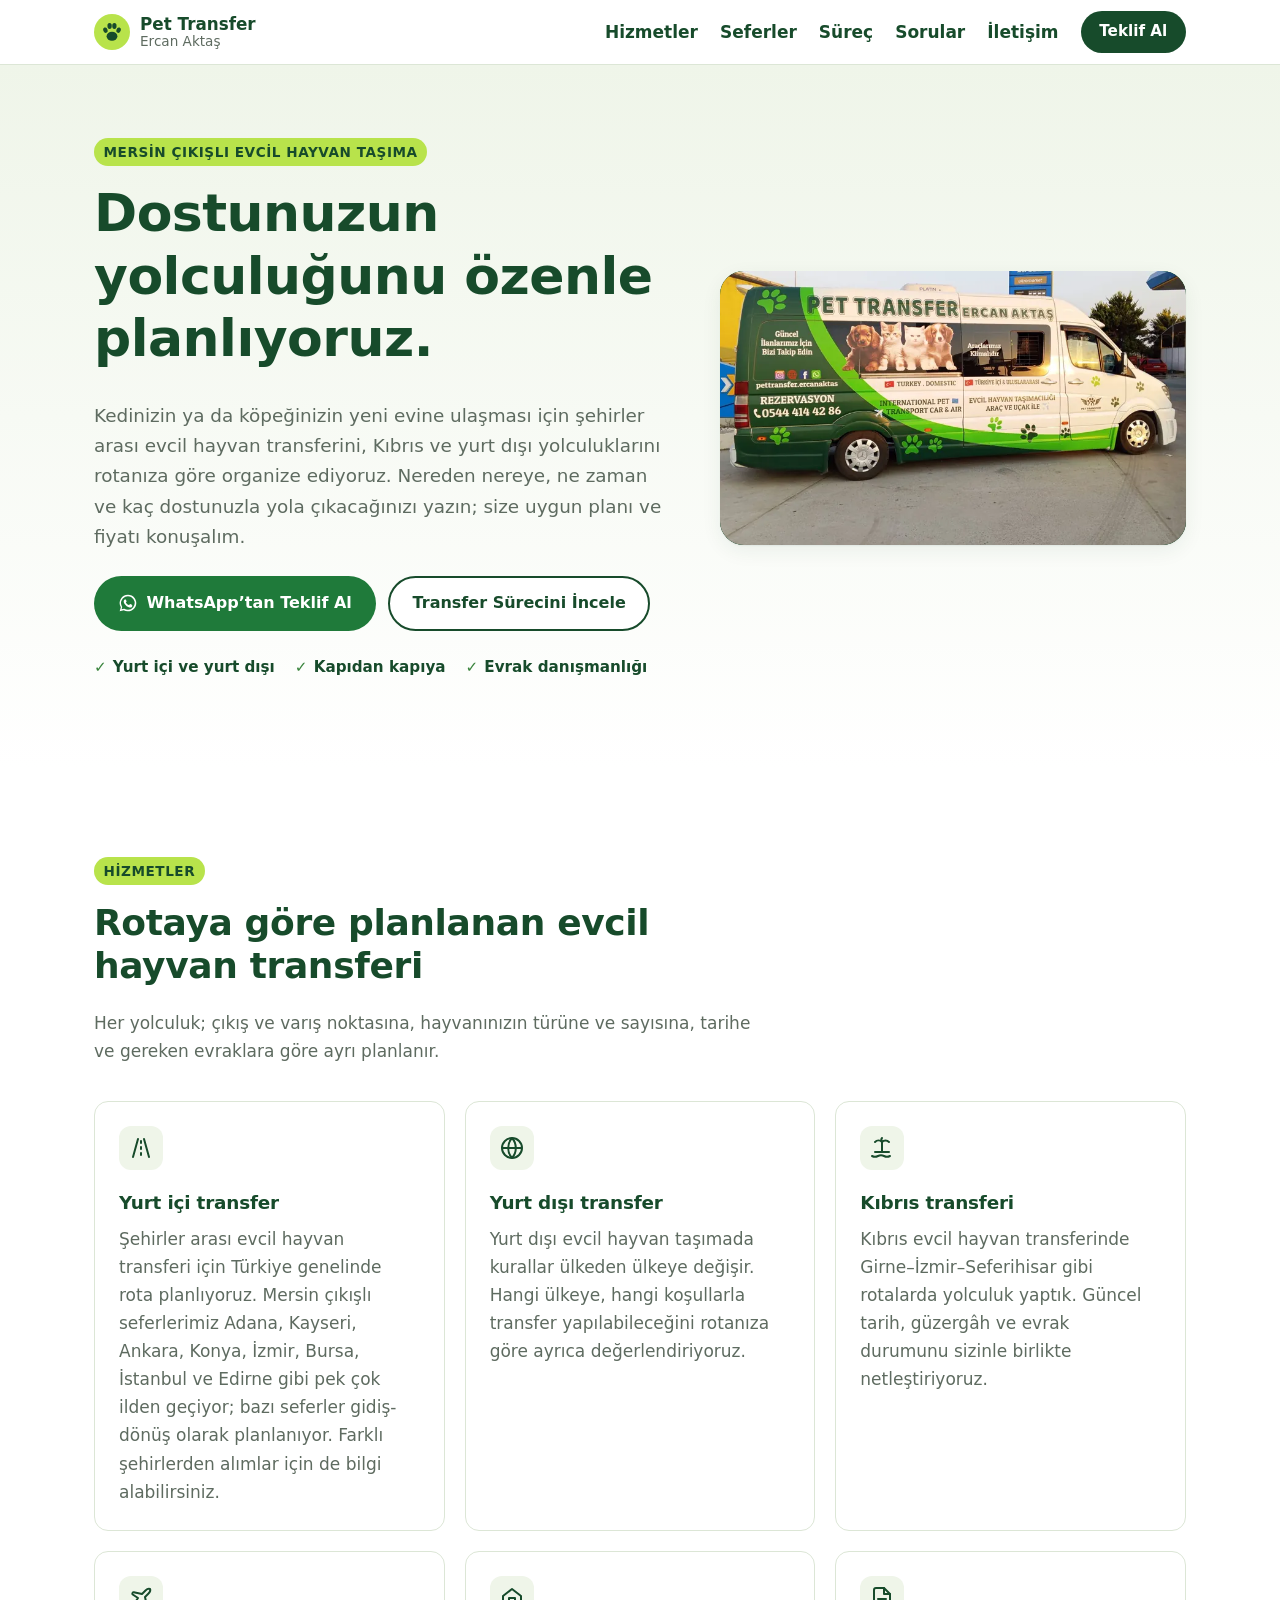
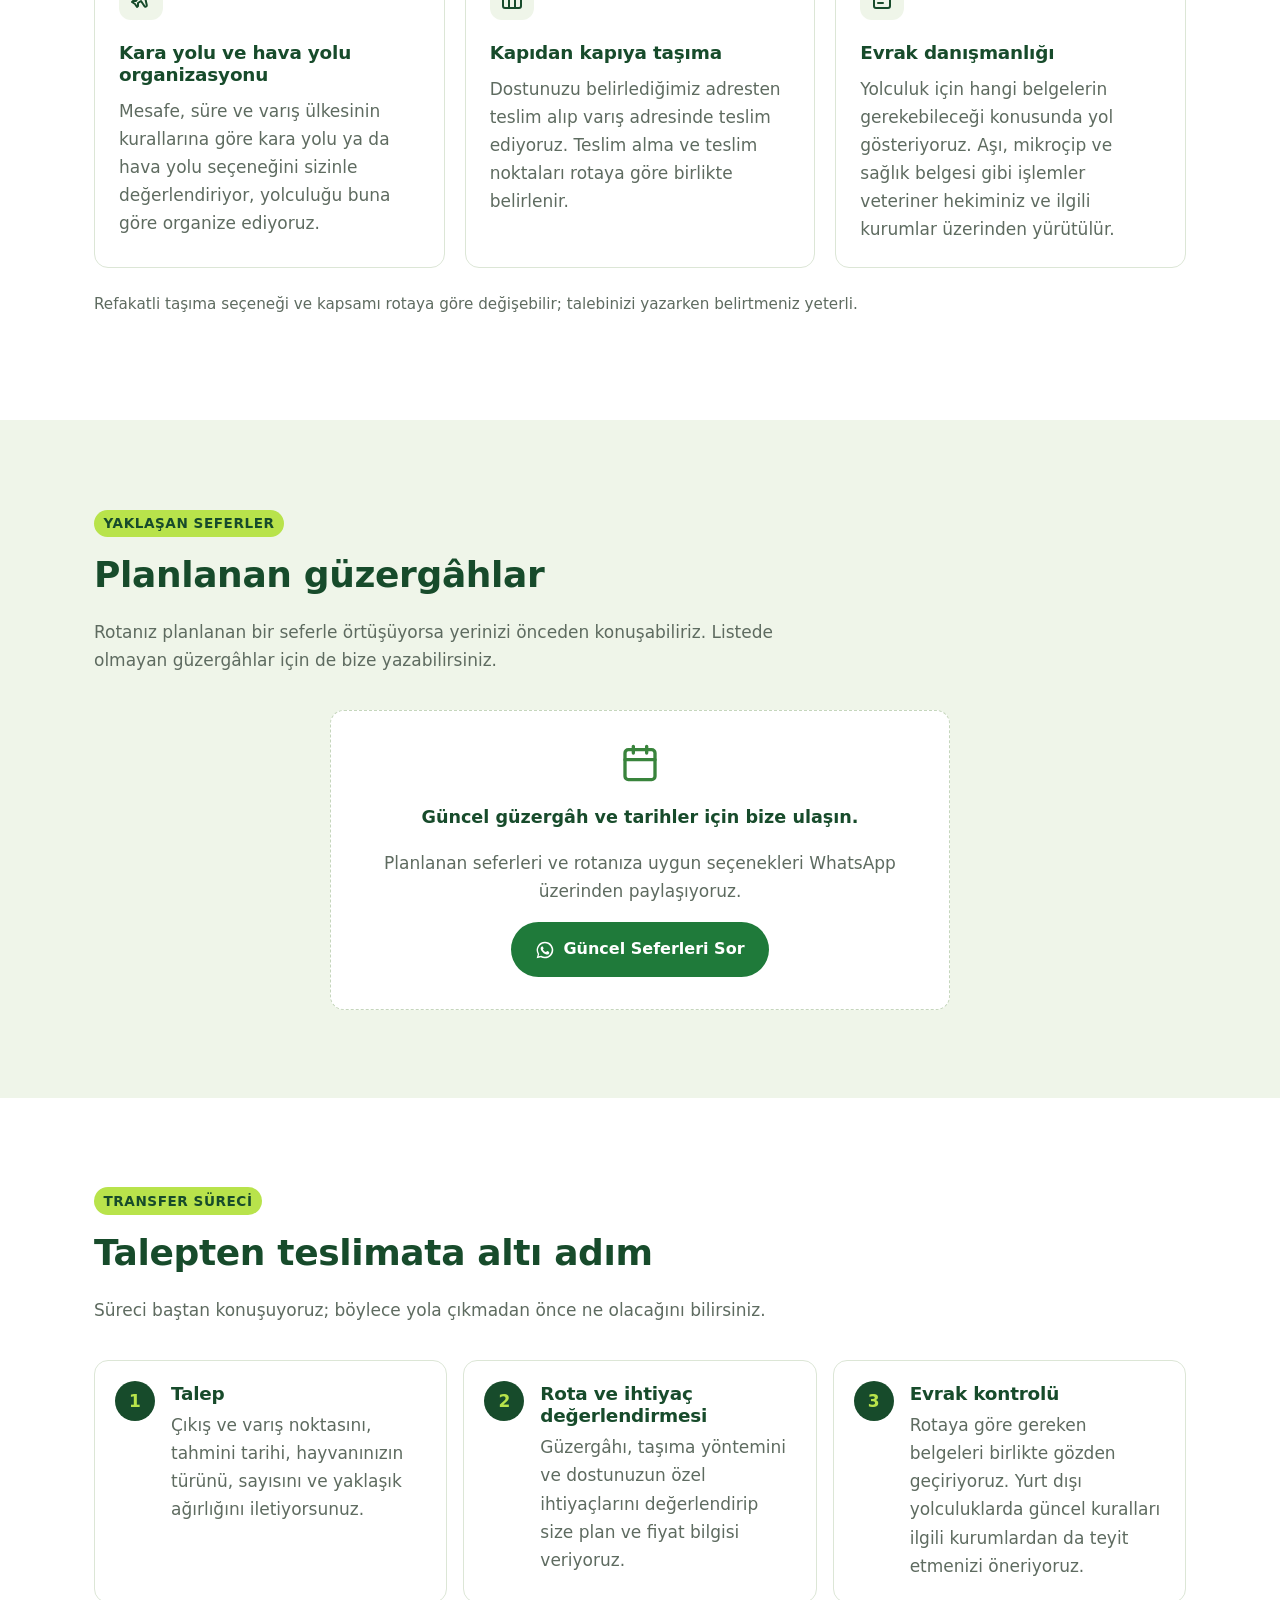
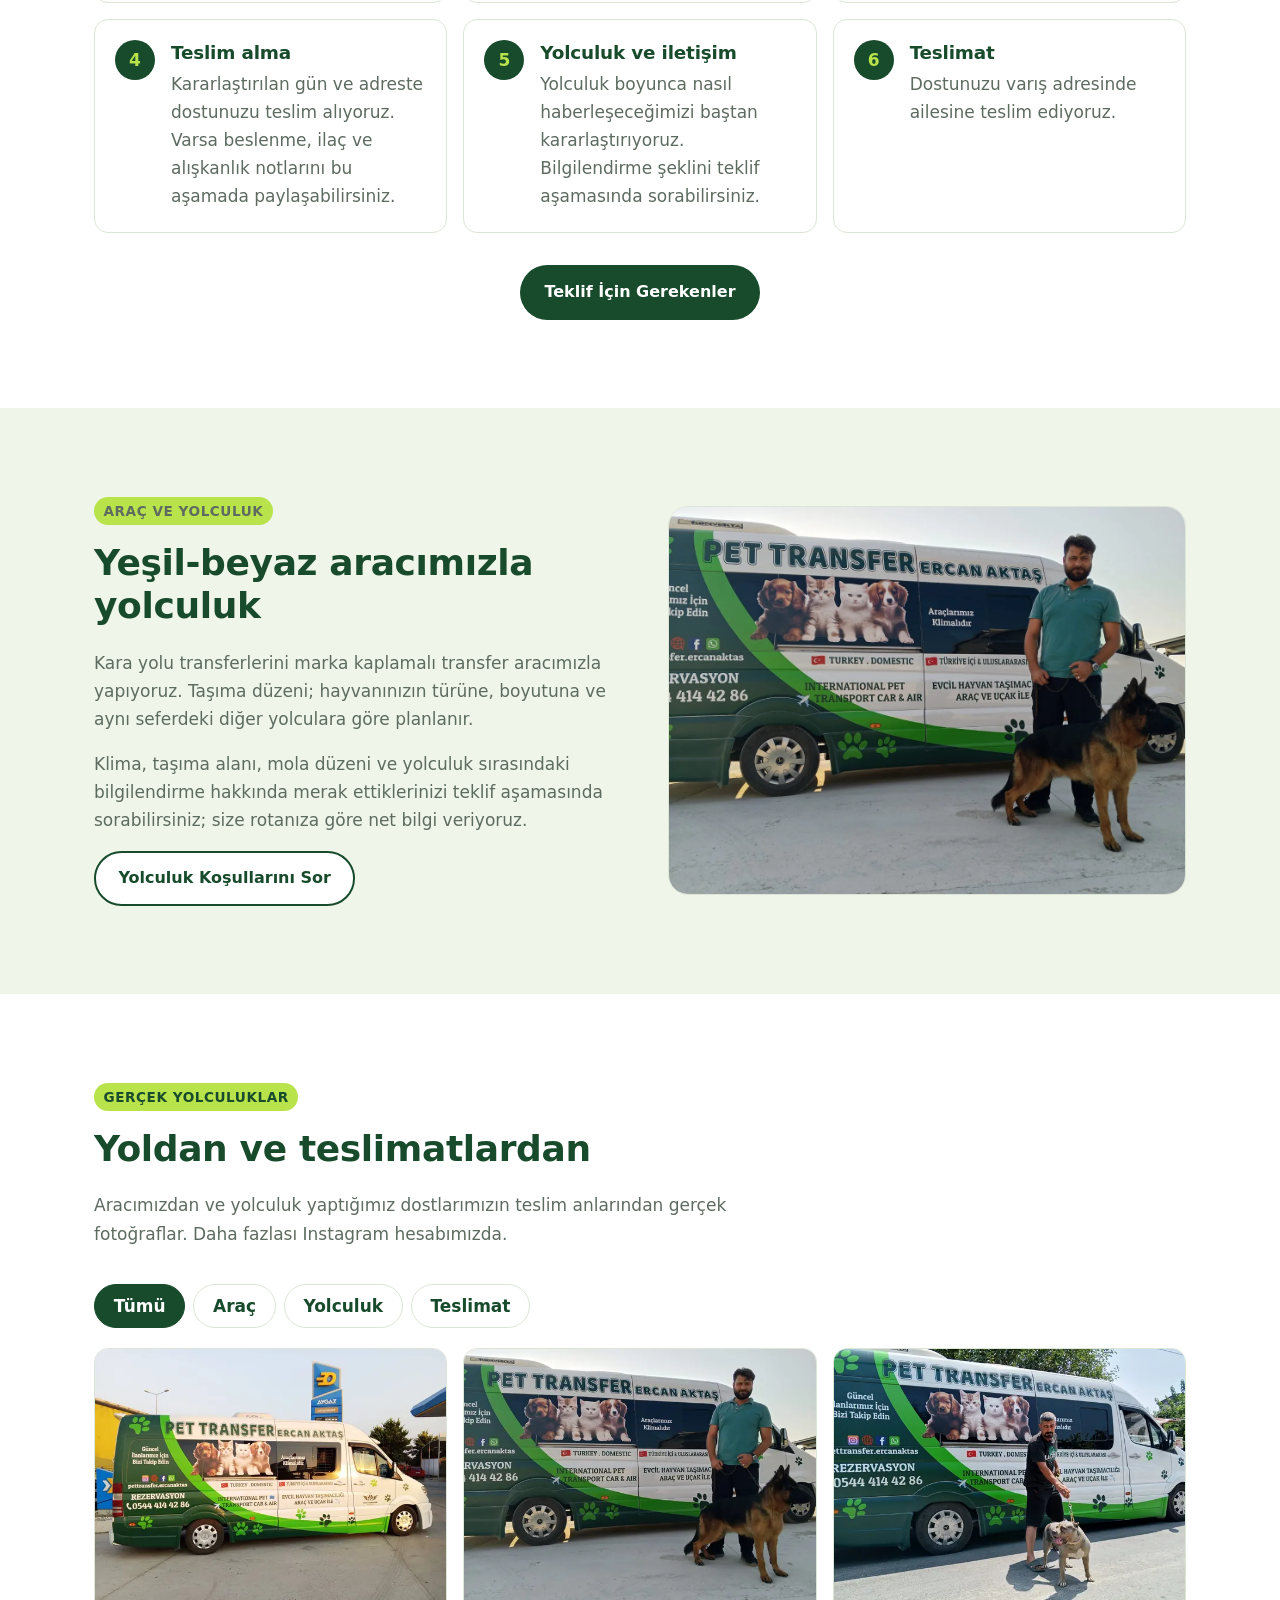
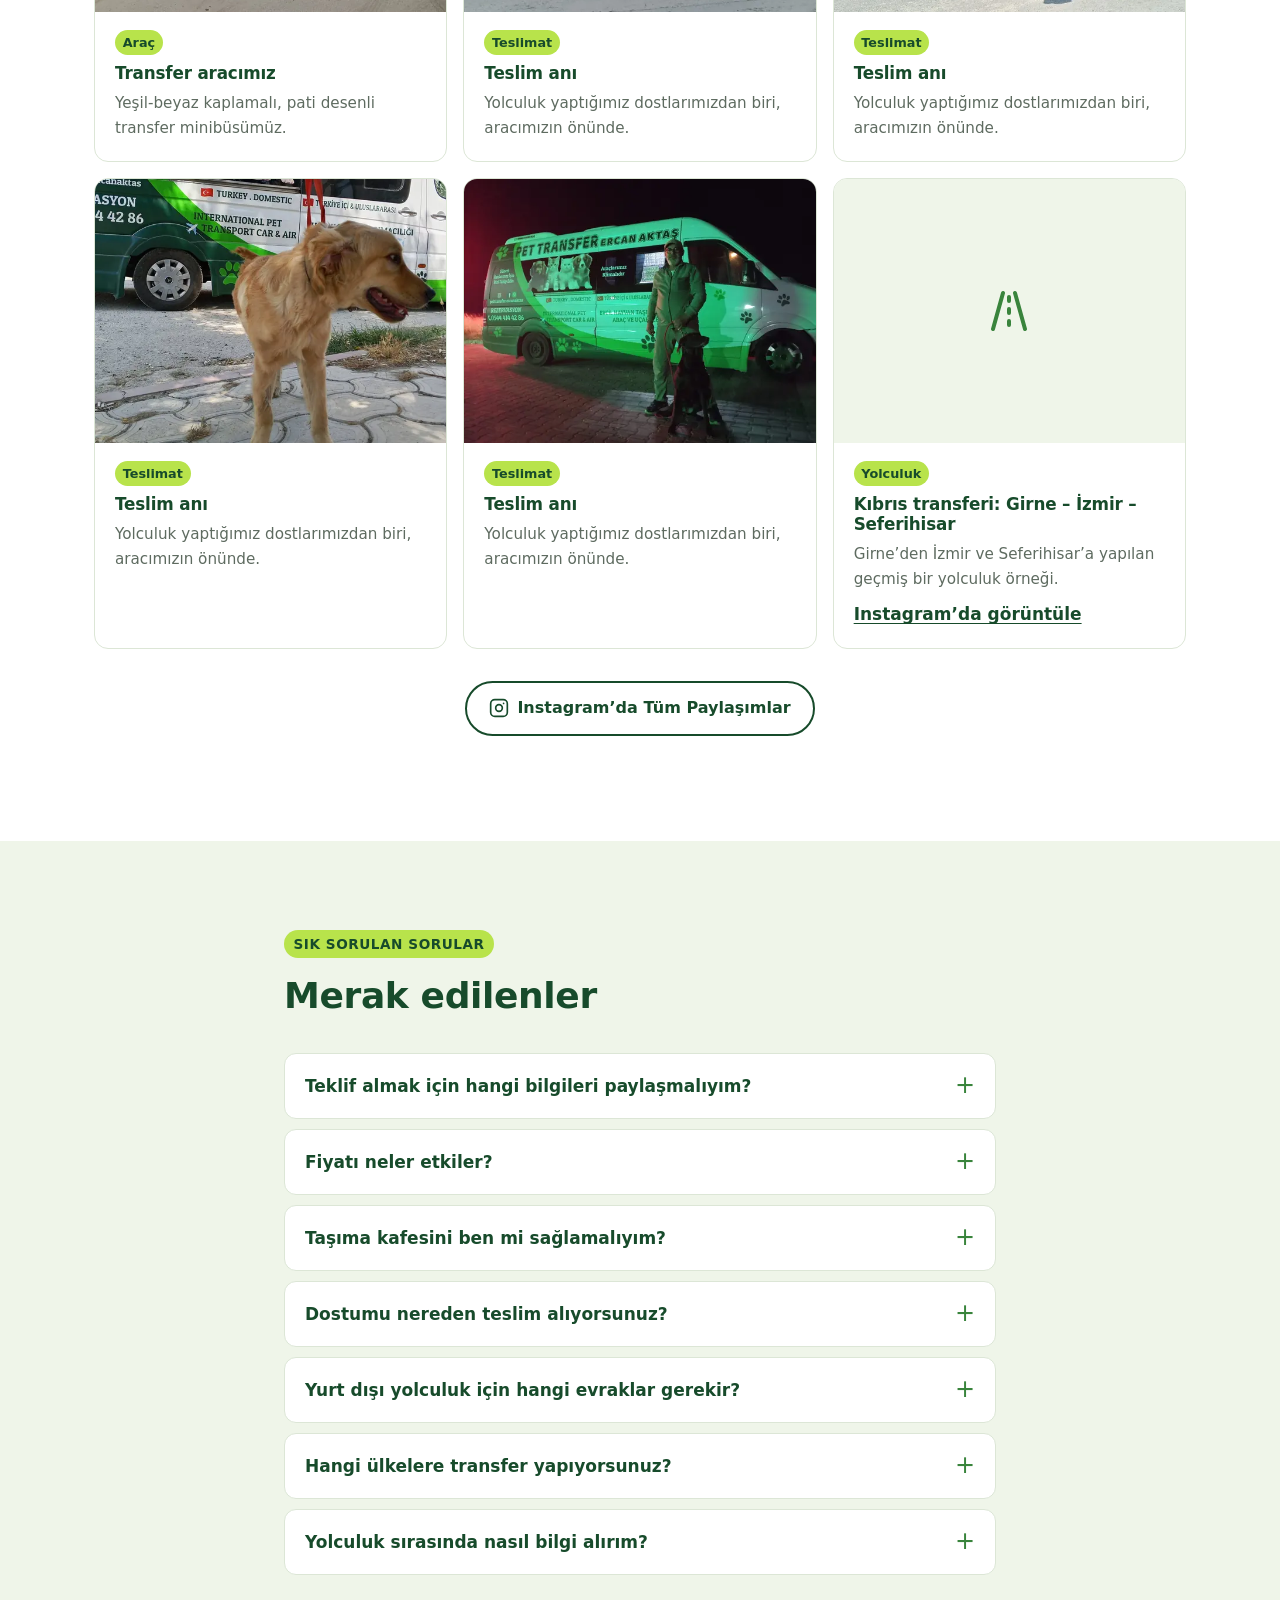
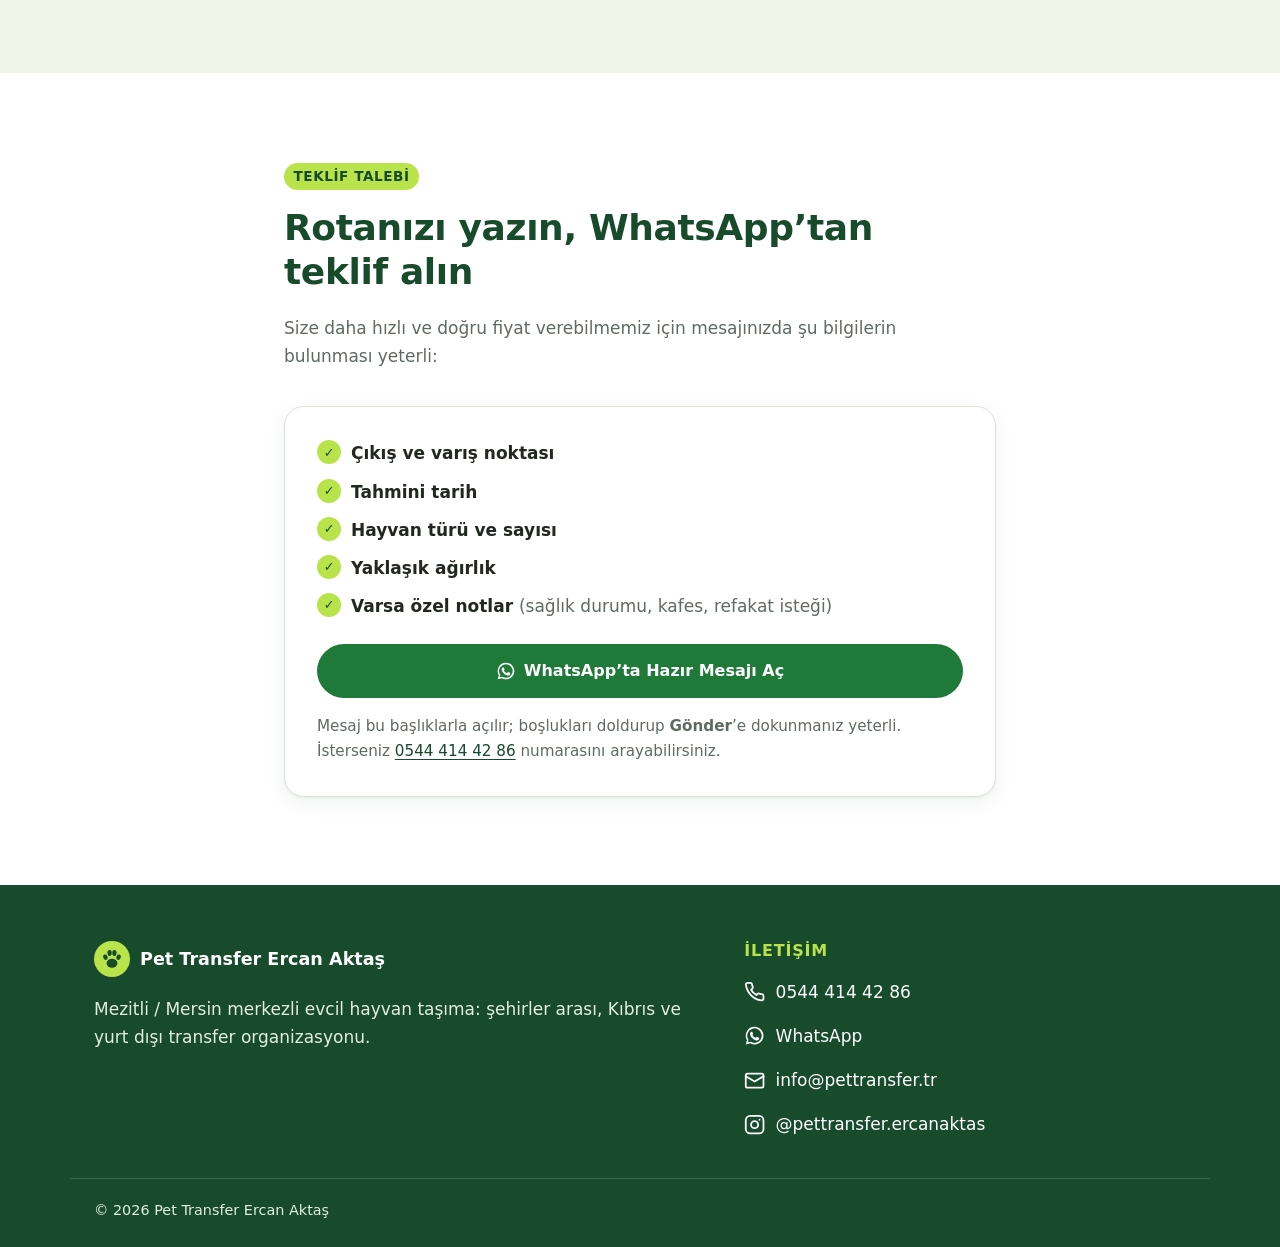
==== commit 569cc654: "Gerçek araç ve teslim fotoğraflarını ekle, ilan görsellerini kaldır İşletmenin gönderdiği araç fotoğ" ====
--- a/index.html
+++ b/index.html
@@ -18,7 +18,7 @@
   <meta property="og:image:width" content="1200">
   <meta property="og:image:height" content="630">
   <meta name="twitter:card" content="summary_large_image">
-  <link rel="preload" as="image" href="assets/img/hero-arac-760.webp" imagesrcset="assets/img/hero-arac-760.webp 760w, assets/img/hero-arac.webp 1140w" imagesizes="(min-width: 900px) 480px, 100vw">
+  <link rel="preload" as="image" href="assets/img/arac-yan-760.webp" imagesrcset="assets/img/arac-yan-760.webp 760w, assets/img/arac-yan.webp 1400w" imagesizes="(min-width: 900px) 480px, 100vw">
 
   <link rel="icon" href="assets/favicon.svg" type="image/svg+xml">
   <link rel="stylesheet" href="assets/css/style.css">
@@ -93,11 +93,11 @@
         </div>
 
         <figure class="hero-media">
-          <!-- Araç görseli işletmenin sefer ilanından kırpıldı (26 Temmuz 2026 ilanı). Dosya yoksa aşağıdaki rota kartı görünür. -->
-          <img src="assets/img/hero-arac-760.webp"
-               srcset="assets/img/hero-arac-760.webp 760w, assets/img/hero-arac.webp 1140w"
-               sizes="(min-width: 900px) 480px, 100vw" width="1140" height="670"
-               alt="Pet Transfer Ercan Aktaş yazılı, pati desenli yeşil-beyaz kaplamalı transfer minibüsü"
+          <!-- İşletmenin gerçek araç fotoğrafı. Dosya yoksa aşağıdaki rota kartı görünür. -->
+          <img src="assets/img/arac-yan-760.webp"
+               srcset="assets/img/arac-yan-760.webp 760w, assets/img/arac-yan.webp 1400w"
+               sizes="(min-width: 900px) 480px, 100vw" width="1400" height="824"
+               alt="Yandan görünüm: Pet Transfer Ercan Aktaş yazılı, pati desenli yeşil-beyaz kaplamalı transfer minibüsü"
                fetchpriority="high" decoding="async" data-optional-img>
           <div class="hero-fallback" aria-hidden="true">
             <div class="route-demo">
@@ -235,10 +235,9 @@
           <a class="btn btn-ghost" href="https://wa.me/905444144286?text=Merhaba%2C%20ara%C3%A7%20ve%20yolculuk%20ko%C5%9Fullar%C4%B1%20hakk%C4%B1nda%20bilgi%20almak%20istiyorum." data-wa-link>Yolculuk Koşullarını Sor</a>
         </div>
         <figure class="photo-slot">
-          <!-- Araç görseli işletmenin sefer ilanından kırpıldı (2 Ağustos 2026 ilanı).
-               YAYIN ÖNCESİ: Taşıma alanının (araç içi) gerçek fotoğrafı gelirse buraya eklenebilir. -->
-          <img src="assets/img/arac-on.webp" width="900" height="475" loading="lazy" decoding="async"
-               alt="Transfer minibüsünün önden görünümü; yan yüzeyde “Evcil hayvan taşımacılığı, araç ve uçak ile” yazısı" data-optional-img>
+          <!-- İşletmenin gerçek fotoğrafı. YAYIN ÖNCESİ: Taşıma alanının (araç içi) fotoğrafı gelirse buraya eklenebilir. -->
+          <img src="assets/img/teslim-1.webp" width="1200" height="900" loading="lazy" decoding="async"
+               alt="Tasmalı bir Alman çoban köpeği, yanındaki kişiyle birlikte transfer minibüsünün önünde" data-optional-img>
           <div class="photo-fallback">
             <svg aria-hidden="true" class="icon icon-lg"><use href="#i-van"/></svg>
             <p>Araç fotoğrafları için Instagram hesabımıza göz atabilirsiniz.</p>
@@ -254,7 +253,7 @@
         <div class="section-head">
           <p class="eyebrow">Gerçek yolculuklar</p>
           <h2 id="galeri-baslik">Yoldan ve teslimatlardan</h2>
-          <p>Aracımızdan, geçmiş seferlerimizden ve dostlarımızın ailelerine kavuştuğu anlardan paylaşımlar. Geçmiş sefer ilanları yalnızca örnek güzergâhları gösterir; güncel tarihler için bize ulaşın.</p>
+          <p>Aracımızdan ve yolculuk yaptığımız dostlarımızın teslim anlarından gerçek fotoğraflar. Daha fazlası Instagram hesabımızda.</p>
         </div>
         <div class="tabs" role="tablist" aria-label="Galeri kategorileri">
           <button role="tab" type="button" aria-selected="true" data-filter="hepsi">Tümü</button>
--- a/assets/css/style.css
+++ b/assets/css/style.css
@@ -159,7 +159,7 @@
 .split { display: grid; gap: 32px; align-items: center; }
 @media (min-width: 900px) { .split { grid-template-columns: 1fr 1fr; gap: 56px; } }
 .split p { color: var(--muted); }
-.photo-slot { margin: 0; position: relative; border-radius: 20px; overflow: hidden; aspect-ratio: 900 / 475; background: #fff; border: 1px solid var(--line); }
+.photo-slot { margin: 0; position: relative; border-radius: 20px; overflow: hidden; aspect-ratio: 4 / 3; background: #fff; border: 1px solid var(--line); }
 .photo-slot img { width: 100%; height: 100%; object-fit: cover; position: relative; z-index: 1; }
 .photo-fallback { position: absolute; inset: 0; display: flex; flex-direction: column; align-items: center; justify-content: center; text-align: center; padding: 24px; gap: 8px; }
 .photo-fallback p { margin: 0; }
@@ -173,11 +173,9 @@
 @media (min-width: 640px) { .gallery { grid-template-columns: repeat(2, 1fr); } }
 @media (min-width: 1000px) { .gallery { grid-template-columns: repeat(3, 1fr); } }
 .g-item { border: 1px solid var(--line); border-radius: var(--radius); overflow: hidden; background: #fff; display: flex; flex-direction: column; }
-.g-media { aspect-ratio: 4 / 3; background: var(--tint); display: grid; place-items: center; color: var(--green-600); }
-.g-media img { width: 100%; height: 100%; object-fit: cover; }
-.g-media-poster { aspect-ratio: 4 / 5; padding: 0; }
-.g-media-poster img { object-fit: contain; }
-.g-media a { display: block; width: 100%; height: 100%; }
+.g-media { position: relative; aspect-ratio: 4 / 3; overflow: hidden; background: var(--tint); display: grid; place-items: center; color: var(--green-600); }
+.g-media img { position: absolute; inset: 0; width: 100%; height: 100%; object-fit: cover; }
+.g-media a { position: absolute; inset: 0; display: block; }
 .g-media svg { width: 48px; height: 48px; }
 .g-body { padding: 18px 20px 20px; display: flex; flex-direction: column; gap: 8px; flex: 1; }
 .g-tag { align-self: flex-start; font-size: .8rem; font-weight: 700; color: var(--green-900); background: var(--lime); padding: .15em .6em; border-radius: 999px; }
